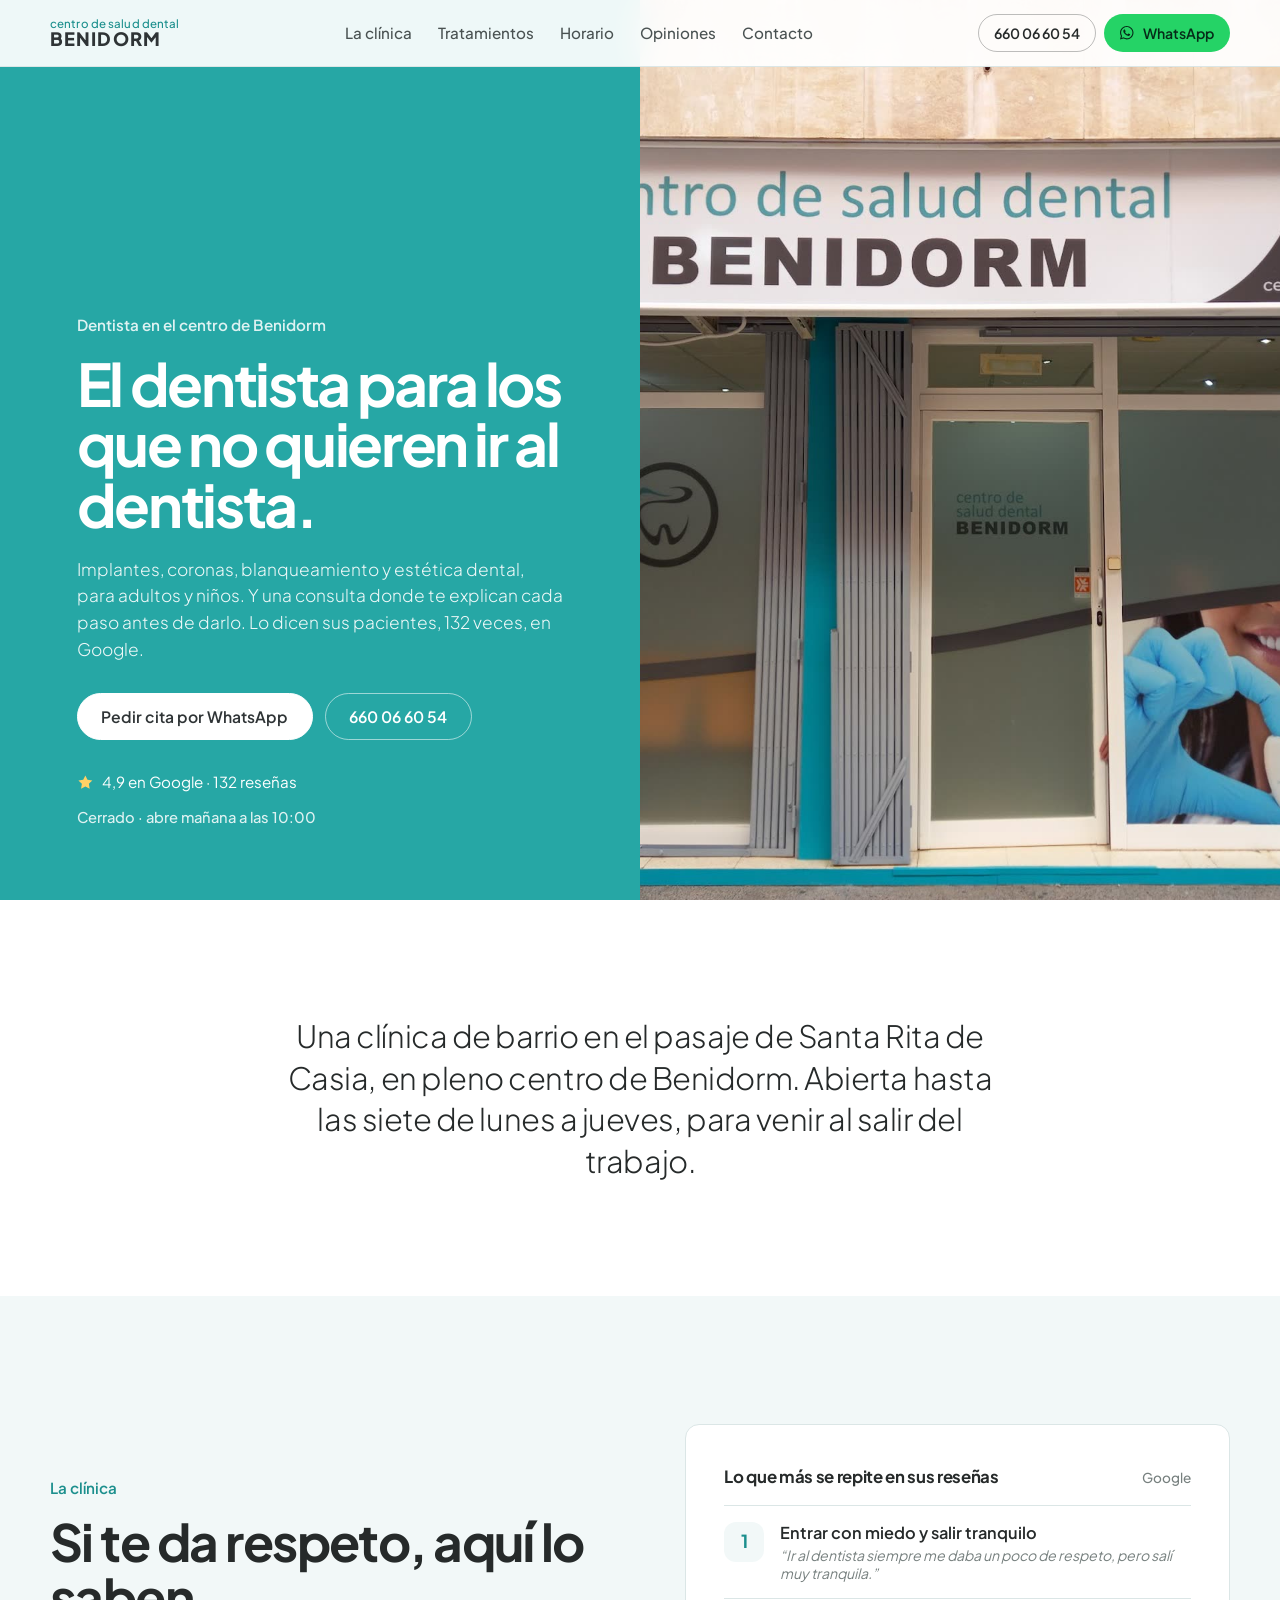
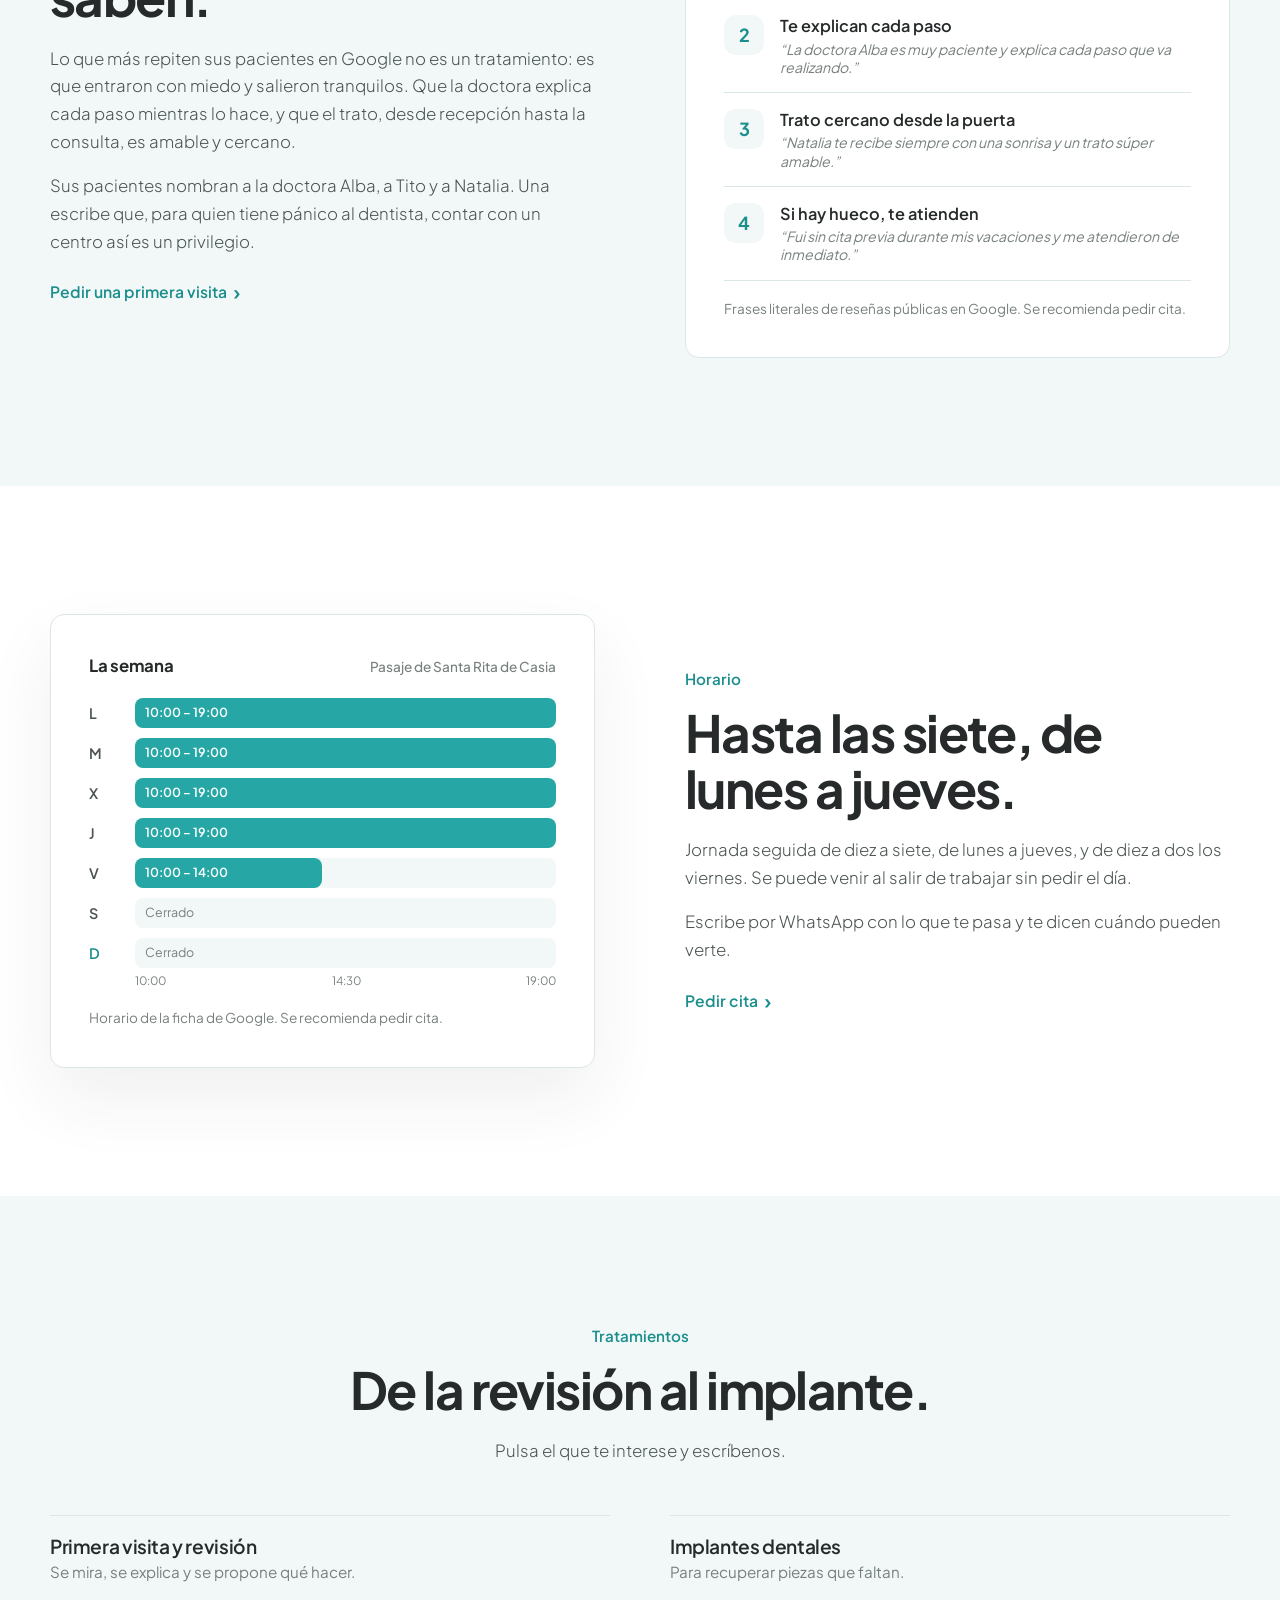
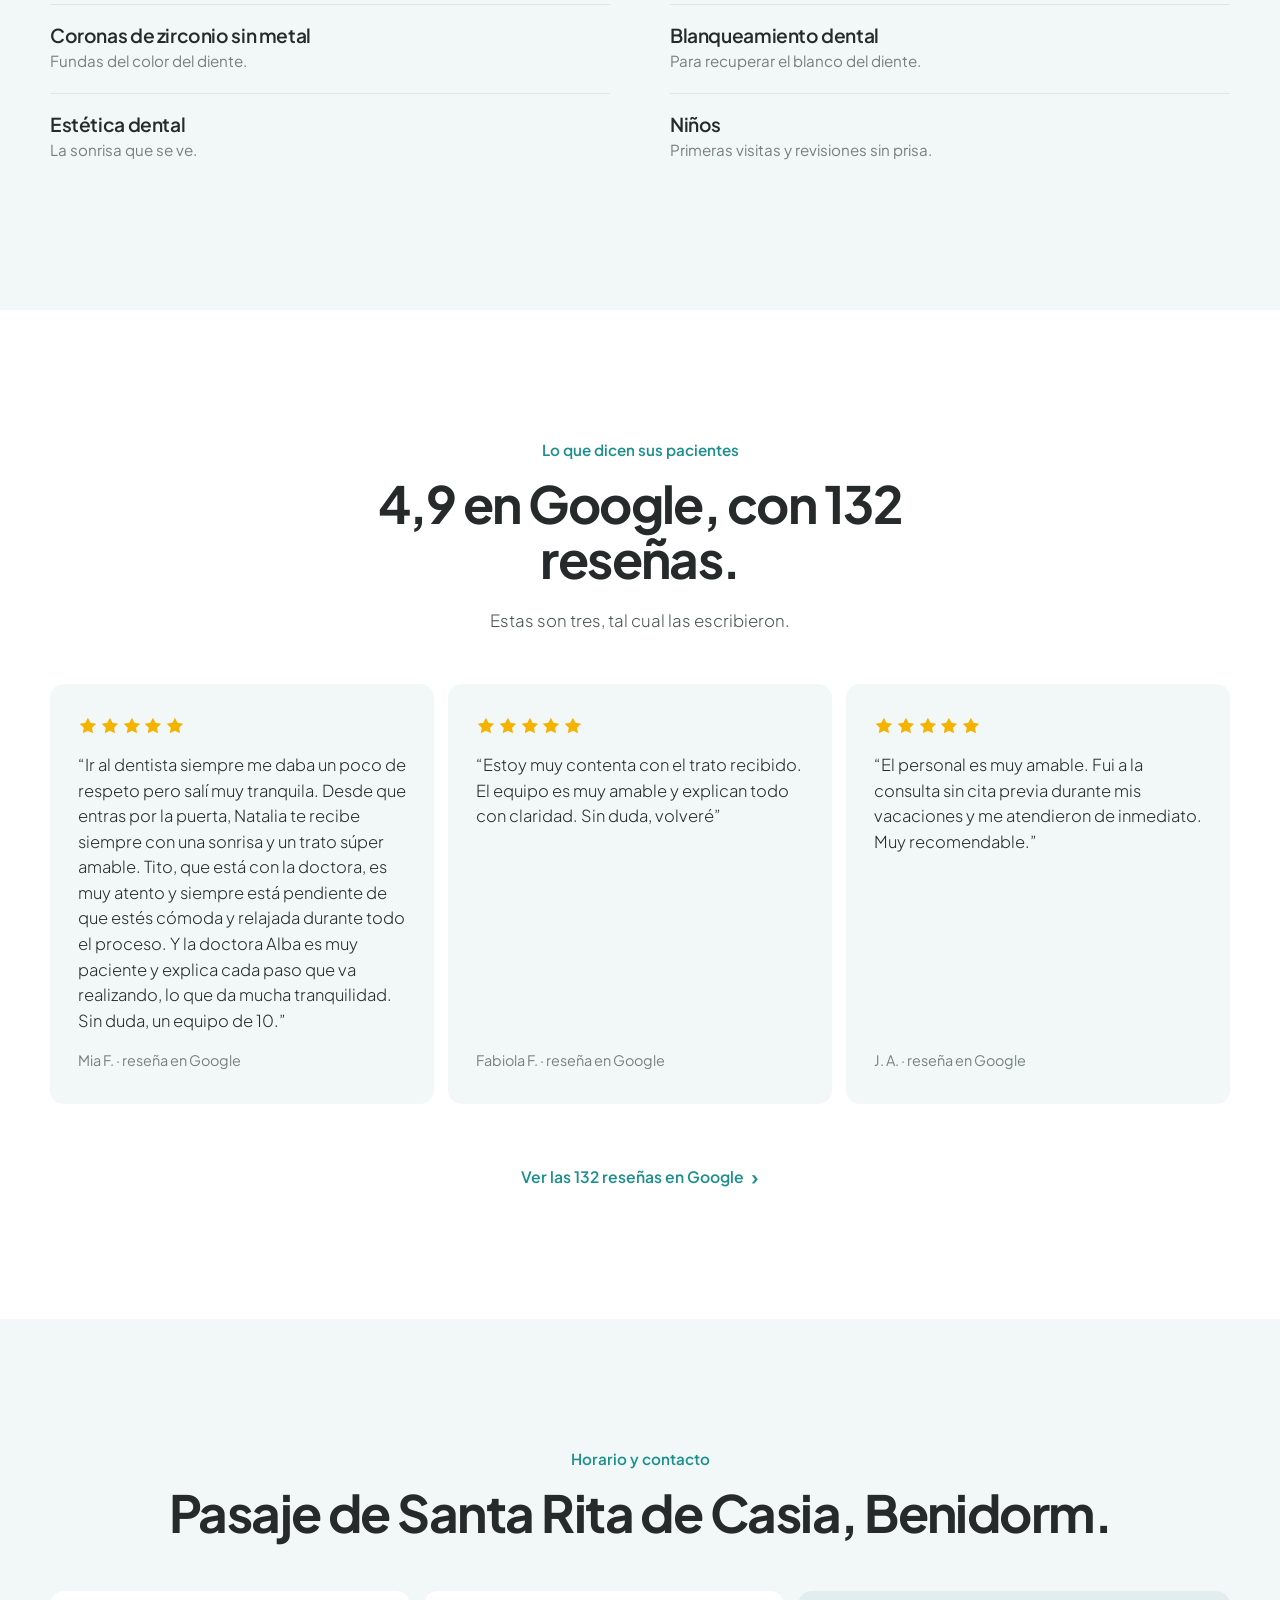
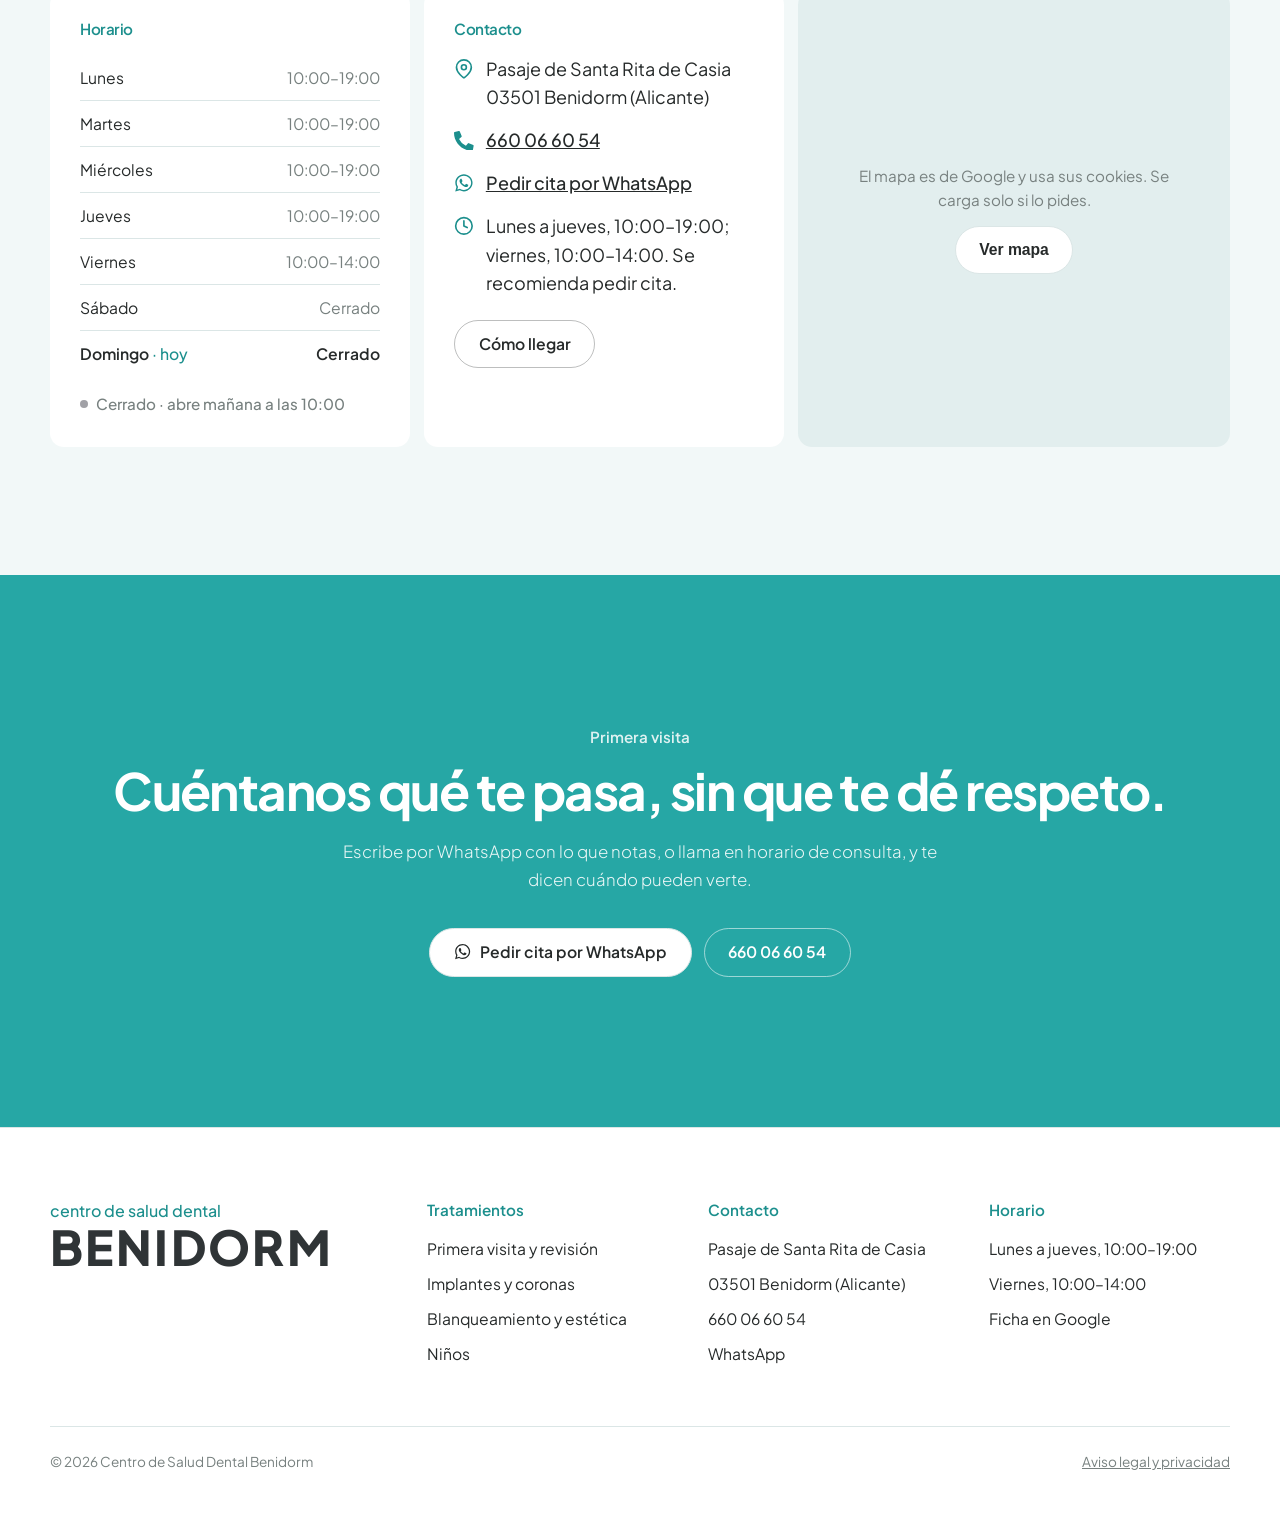
==== dental-benidorm/index.html @ 24c6b4ac "demos dental-benidorm y podologia-fontana" ====
<!DOCTYPE html>
<html lang="es">
<head>
<meta charset="utf-8">
<meta name="viewport" content="width=device-width, initial-scale=1">
<title>Centro de Salud Dental Benidorm · Dentista en Benidorm</title>
<meta name="description" content="Centro de Salud Dental Benidorm: implantes, coronas de zirconio, blanqueamiento y estética dental, para adultos y niños. Pasaje de Santa Rita de Casia. 4,9 en Google con 132 reseñas.">
<meta name="robots" content="noindex"> <!-- DEMO: quitar al publicar -->
<meta property="og:title" content="Centro de Salud Dental Benidorm · Dentista en Benidorm">
<meta property="og:description" content="El dentista para los que no quieren ir al dentista. 4,9 en Google con 132 reseñas.">
<meta name="theme-color" content="#26a7a5">
<link rel="icon" href="img/favicon.svg" type="image/svg+xml">
<link rel="stylesheet" href="fonts/fonts.css">
<script type="application/ld+json">
{
  "@context": "https://schema.org",
  "@type": "Dentist",
  "name": "Centro de Salud Dental Benidorm",
  "description": "Clínica dental en el centro de Benidorm: implantes, coronas de zirconio, blanqueamiento y estética dental, para adultos y niños.",
  "image": "img/fachada.jpg",
  "telephone": "+34660066054",
  "address": {"@type": "PostalAddress","streetAddress": "Pasaje de Santa Rita de Casia","addressLocality": "Benidorm","postalCode": "03501","addressRegion": "Alicante","addressCountry": "ES"},
  "openingHoursSpecification": [
    {"@type": "OpeningHoursSpecification","dayOfWeek": ["Monday","Tuesday","Wednesday","Thursday"],"opens": "10:00","closes": "19:00"},
    {"@type": "OpeningHoursSpecification","dayOfWeek": ["Friday"],"opens": "10:00","closes": "14:00"}
  ],
  "sameAs": ["https://www.google.com/maps/search/?api=1&query=Centro+de+Salud+Dental+Benidorm"]
}
</script>
<style>
/* ===== Dental: blanco, el verde agua de su rótulo y gris carbón. Portada en dos mitades (color + fachada). ===== */
:root{
  --bg:#ffffff; --bg2:#f2f8f8; --bg3:#e2eeee;
  --txt:#262a2a; --txt2:#4a5252; --muted:#77807f; --line:#dbe6e6;
  --agua:#26a7a5; --agua2:#1c8f8d; --carbon:#2f3436;
  --wa:#25d366; --wa-txt:#062b18;
  --r:14px;
  --ease:cubic-bezier(.23,1,.32,1);
}
*{box-sizing:border-box}
html{-webkit-text-size-adjust:100%;scroll-behavior:smooth}
body{margin:0;font:400 18px/1.6 'Jakarta',system-ui,-apple-system,"Segoe UI",Roboto,Helvetica,Arial,sans-serif;color:var(--txt);background:var(--bg);-webkit-font-smoothing:antialiased}
img{max-width:100%;height:auto;display:block}
a{color:inherit}
h1,h2,h3{margin:0;font-weight:700;letter-spacing:-.03em;line-height:1.05}
p{margin:0}
.contenedor{width:min(1180px,100% - 3rem);margin-inline:auto}
:focus-visible{outline:2px solid var(--agua);outline-offset:3px}
.icono{width:1.1em;height:1.1em;fill:none;stroke:currentColor;stroke-width:2;stroke-linecap:round;stroke-linejoin:round;flex:none}
.icono.relleno{fill:currentColor;stroke:none}

.sobre{font-size:.95rem;font-weight:600;color:var(--agua2)}
.titular{font-size:clamp(2rem,4vw,3.3rem);letter-spacing:-.03em;line-height:1.08;margin:14px 0 20px}
.cuerpo{font-size:clamp(1.05rem,1.3vw,1.2rem);line-height:1.65;color:var(--txt2);max-width:52ch;font-weight:300}
.cuerpo + .cuerpo{margin-top:1em}
.mas{display:inline-flex;align-items:center;gap:.4em;margin-top:24px;color:var(--agua2);font-weight:600;text-decoration:none;font-size:.98rem}
.mas::after{content:"›";font-size:1.35em;line-height:1;transition:transform .5s var(--ease)}
@media (hover:hover) and (pointer:fine){.mas:hover{text-decoration:underline}.mas:hover::after{transform:translateX(3px)}}

.btn{display:inline-flex;align-items:center;justify-content:center;gap:.6em;padding:.95em 1.5em;border-radius:999px;font-weight:600;font-size:.98rem;line-height:1;text-decoration:none;border:1px solid transparent;cursor:pointer;transition:transform .5s var(--ease),box-shadow .5s var(--ease),background .3s ease,border-color .3s ease}
.btn:active{transform:scale(.97)}
.btn-carbon{background:var(--carbon);color:#fff}
.btn-blanco{background:#fff;color:var(--txt);border-color:var(--line)}
.btn-wa{background:var(--wa);color:var(--wa-txt)}
.btn-linea{background:transparent;color:var(--txt);border-color:rgba(38,42,42,.3)}
.btn-linea.claro{color:#fff;border-color:rgba(255,255,255,.55)}
@media (hover:hover) and (pointer:fine){.btn:hover{transform:translateY(-2px)}.btn-carbon:hover{box-shadow:0 16px 36px rgba(47,52,54,.25)}.btn-wa:hover{box-shadow:0 16px 36px rgba(37,211,102,.25)}.btn-linea:hover{border-color:currentColor}}

/* Cabecera: la marca imita su rótulo (dos líneas) */
.top{position:fixed;inset:0 0 auto 0;z-index:60;height:66px;display:flex;align-items:center;background:rgba(255,255,255,.92);backdrop-filter:blur(16px);-webkit-backdrop-filter:blur(16px);box-shadow:0 1px 0 var(--line)}
.top .contenedor{display:flex;align-items:center;justify-content:space-between;gap:16px}
.marca{text-decoration:none;line-height:1;white-space:nowrap}
.marca small{display:block;font-size:.72rem;font-weight:500;color:var(--agua2);letter-spacing:.01em}
.marca b{display:block;font-size:1.15rem;font-weight:800;letter-spacing:.06em;color:var(--carbon)}
.nav{display:none;gap:26px}
.nav a{text-decoration:none;font-size:.95rem;font-weight:500;color:var(--txt2)}
@media (hover:hover){.nav a:hover{color:var(--agua2)}}
@media (min-width:960px){.nav{display:flex}}
.top-acciones{display:flex;gap:8px}
.top .btn{padding:.7em 1.05em;font-size:.88rem}
.top .btn-tel{display:none}
@media (min-width:600px){.top .btn-tel{display:inline-flex}}

/* Portada en dos mitades: color a la izquierda, fachada a la derecha, sin marco */
.hero{display:grid;min-height:100svh}
@media (min-width:900px){.hero{grid-template-columns:1fr 1fr}}
.hero .panel{background:var(--agua);color:#fff;display:flex;align-items:flex-end;padding:150px clamp(1.5rem,6vw,90px) 70px}
.hero .panel .sobre{color:rgba(255,255,255,.85)}
.hero h1{font-size:clamp(2.4rem,4.6vw,4rem);letter-spacing:-.04em;line-height:1.02;margin-top:16px;max-width:15ch}
.hero .sub{font-size:clamp(1.05rem,1.35vw,1.2rem);font-weight:300;color:rgba(255,255,255,.92);max-width:44ch;margin:22px 0 30px;line-height:1.55}
.hero .acciones{display:flex;flex-wrap:wrap;gap:12px}
.hero .btn-blanco{background:#fff;color:var(--carbon);border-color:#fff}
.hero .valoracion{display:inline-flex;align-items:center;gap:8px;margin-top:30px;color:#fff;font-size:.95rem;text-decoration:none}
.hero .valoracion .estrella{color:#ffd166}
.hero .estado{display:block;margin-top:8px;color:rgba(255,255,255,.85);font-size:.92rem}
.hero .estado:empty{display:none}
.hero .foto{position:relative;min-height:46vh;background:var(--bg3)}
.hero .foto img{position:absolute;inset:0;width:100%;height:100%;object-fit:cover;object-position:center 40%}
.hero .entra{opacity:0;transform:translateY(18px);animation:entra 1s var(--ease) forwards}
.hero .entra:nth-child(2){animation-delay:.1s}.hero .entra:nth-child(3){animation-delay:.2s}.hero .entra:nth-child(4){animation-delay:.3s}.hero .entra:nth-child(5){animation-delay:.4s}.hero .entra:nth-child(6){animation-delay:.5s}
@keyframes entra{to{opacity:1;transform:none}}

.introduccion{text-align:center;padding:clamp(70px,9vw,120px) 0}
.introduccion p{font-size:clamp(1.3rem,2.4vw,2rem);font-weight:300;line-height:1.35;letter-spacing:-.015em;max-width:34ch;margin:0 auto;color:var(--txt)}

.dual{padding:clamp(80px,10vw,140px) 0}
.dual .contenedor{display:grid;gap:44px;align-items:center}
@media (min-width:900px){.dual .contenedor{grid-template-columns:1fr 1fr;gap:90px}.dual.invertido .texto{order:2}}
.dual.gris{background:var(--bg2)}

/* Gráficos */
.grafico{border-radius:var(--r);background:#fff;border:1px solid var(--line);box-shadow:0 30px 70px rgba(38,42,42,.07);padding:clamp(26px,3vw,40px)}
.gris .grafico{box-shadow:none}
.grafico .cabecera{display:flex;justify-content:space-between;align-items:baseline;gap:12px;margin-bottom:6px}
.grafico .cabecera strong{font-size:1.05rem;letter-spacing:-.02em}
.grafico .cabecera span{font-size:.85rem;color:var(--muted);font-weight:500}
.grafico .nota{font-size:.85rem;color:var(--muted);line-height:1.45;margin-top:18px}
/* Semana: barras de horario */
.semana{display:grid;gap:10px;margin-top:18px}
.dia-fila{display:grid;grid-template-columns:34px 1fr;gap:12px;align-items:center;font-size:.9rem}
.dia-fila .d{font-weight:600;color:var(--txt2)}
.dia-fila .barra{position:relative;height:30px;background:var(--bg2);border-radius:8px}
.dia-fila .tramo{position:absolute;top:0;bottom:0;background:var(--agua);border-radius:8px;display:flex;align-items:center;padding:0 10px;color:#fff;font-size:.78rem;font-weight:600;white-space:nowrap;overflow:hidden}
.dia-fila.hoy .d{color:var(--agua2)}
.dia-fila.cerrado .barra::after{content:"Cerrado";position:absolute;left:10px;top:50%;transform:translateY(-50%);font-size:.78rem;color:var(--muted)}
.escala{display:flex;justify-content:space-between;padding-left:46px;font-size:.72rem;color:var(--muted);margin-top:4px}
/* Lo que se repite en las reseñas */
.repite{display:grid;margin-top:14px}
.repite .fila{display:grid;grid-template-columns:auto 1fr;gap:16px;align-items:start;padding:16px 0;border-top:1px solid var(--line)}
.repite .fila:last-child{border-bottom:1px solid var(--line)}
.repite .n{width:40px;height:40px;border-radius:12px;background:var(--bg2);color:var(--agua2);display:grid;place-items:center;font-weight:700}
.repite .t{font-weight:600;font-size:1.02rem;line-height:1.3}
.repite small{display:block;color:var(--muted);font-size:.88rem;margin-top:3px;font-weight:400;font-style:italic}

.lista{padding:clamp(80px,10vw,140px) 0}
.lista .cab{max-width:720px;margin:0 auto 50px;text-align:center}
.lista .cab .cuerpo{margin-inline:auto}
.columnas{display:grid;gap:0 60px}
@media (min-width:760px){.columnas{grid-template-columns:1fr 1fr}}
.item{display:block;padding:20px 0;border-top:1px solid var(--line);text-decoration:none}
.item h3{font-size:1.2rem;letter-spacing:-.02em;font-weight:600;margin-bottom:5px}
.item p{color:var(--muted);font-size:.95rem;line-height:1.5}
@media (hover:hover) and (pointer:fine){.item:hover h3{color:var(--agua2)}}

.opiniones{padding:clamp(80px,10vw,140px) 0;background:var(--bg2)}
.opiniones .cab{max-width:720px;margin:0 auto 50px;text-align:center}
.opiniones .cab .cuerpo{margin-inline:auto}
.quotes{display:grid;gap:14px}
@media (min-width:900px){.quotes{grid-template-columns:repeat(3,1fr)}}
.quote{background:#fff;border-radius:var(--r);padding:32px 28px;display:flex;flex-direction:column;gap:16px}
.quote .estrellas{color:#f5b301;display:flex;gap:2px}
.quote blockquote{margin:0;font-size:1.03rem;font-weight:300;line-height:1.55;flex:1}
.quote footer{color:var(--muted);font-size:.9rem}

.contacto{padding:clamp(80px,10vw,140px) 0}
.contacto .cab{text-align:center;margin-bottom:50px}
.info-grid{display:grid;gap:14px}
@media (min-width:960px){.info-grid{grid-template-columns:1fr 1fr 1.2fr}}
.tarj{background:var(--bg2);border-radius:var(--r);padding:30px}
.tarj h3{font-size:.95rem;font-weight:600;color:var(--agua2);margin-bottom:18px}
.tabla{width:100%;border-collapse:collapse}
.tabla td{padding:10px 0;border-top:1px solid var(--line);font-size:.98rem}
.tabla tr:first-child td{border-top:0}
.tabla td:last-child{text-align:right;color:var(--muted)}
.tabla tr.hoy td{font-weight:600;color:var(--txt)}
.tabla tr.hoy td:first-child::after{content:" · hoy";color:var(--agua2);font-weight:500}
.estado{display:inline-flex;align-items:center;gap:8px;color:var(--muted);font-weight:500;font-size:.95rem;margin-top:16px}
.estado:empty{display:none}
.estado::before{content:"";width:8px;height:8px;border-radius:50%;background:#a1a1a6}
.estado.abierto{color:#1c7c3e}.estado.abierto::before{background:#2ecc71}
.datos{list-style:none;padding:0;margin:0 0 22px;display:grid;gap:14px}
.datos li{display:flex;gap:12px;align-items:flex-start}
.datos .icono{color:var(--agua2);margin-top:.25em}
.datos a{font-weight:500}
.mapa{position:relative;border-radius:var(--r);overflow:hidden;background:var(--bg3);min-height:320px}
.mapa iframe{position:absolute;inset:0;width:100%;height:100%;border:0}
.mapa-aviso{position:absolute;inset:0;display:grid;place-content:center;text-align:center;padding:24px;gap:14px}
.mapa-aviso p{color:var(--muted);max-width:30ch;font-size:.95rem}
.mapa-aviso .btn{justify-self:center}

.cierre{text-align:center;background:var(--agua);color:#fff;padding:clamp(90px,12vw,150px) 0}
.cierre .sobre{color:rgba(255,255,255,.85)}
.cierre .cuerpo{color:rgba(255,255,255,.9);margin:0 auto 34px}
.cierre .acciones{display:flex;flex-wrap:wrap;justify-content:center;gap:12px}
.pie{border-top:1px solid var(--line);padding:70px 0 120px}
@media (min-width:960px){.pie{padding-bottom:60px}}
.pie-grid{display:grid;gap:40px}
@media (min-width:900px){.pie-grid{grid-template-columns:1.4fr 1fr 1fr 1fr}}
.pie .marca-grande small{display:block;font-size:1rem;color:var(--agua2);font-weight:500}
.pie .marca-grande b{display:block;font-size:clamp(1.8rem,4vw,3rem);font-weight:800;letter-spacing:.05em;line-height:1;color:var(--carbon)}
.pie h4{margin:0 0 14px;font-size:.95rem;font-weight:600;color:var(--agua2)}
.pie ul{list-style:none;padding:0;margin:0;display:grid;gap:10px;font-size:.98rem}
.pie ul a{text-decoration:none}
@media (hover:hover){.pie ul a:hover{color:var(--agua2)}}
.pie-bajo{display:flex;flex-wrap:wrap;justify-content:space-between;gap:10px;margin-top:60px;padding-top:24px;border-top:1px solid var(--line);color:var(--muted);font-size:.85rem}
.pie-bajo a{color:inherit}

.barra-movil{position:fixed;left:0;right:0;bottom:0;z-index:60;display:grid;grid-template-columns:1fr 1fr;gap:10px;padding:10px 12px calc(10px + env(safe-area-inset-bottom));background:rgba(255,255,255,.94);backdrop-filter:blur(14px);-webkit-backdrop-filter:blur(14px);border-top:1px solid var(--line)}
@media (min-width:960px){.barra-movil{display:none}}
@media (max-width:959px){.hero .acciones{display:none}}
@media (prefers-reduced-motion:reduce){html{scroll-behavior:auto}.hero .entra{opacity:1;transform:none;animation:none}}
</style>
</head>
<body>

<svg width="0" height="0" style="position:absolute" aria-hidden="true">
  <symbol id="i-wa" viewBox="0 0 448 512"><path d="M380.9 97.1C339 55.1 283.2 32 223.9 32c-122.4 0-222 99.6-222 222 0 39.1 10.2 77.3 29.6 111L0 480l117.7-30.9c32.4 17.7 68.9 27 106.1 27h.1c122.3 0 224.1-99.6 224.1-222 0-59.3-25.2-115-67.1-157zm-157 341.6c-33.2 0-65.7-8.9-94-25.7l-6.7-4-69.8 18.3L72 359.2l-4.4-7c-18.5-29.4-28.2-63.3-28.2-98.2 0-101.7 82.8-184.5 184.6-184.5 49.3 0 95.6 19.2 130.4 54.1 34.8 34.9 56.2 81.2 56.1 130.5 0 101.8-84.9 184.6-186.6 184.6zm101.2-138.2c-5.5-2.8-32.8-16.2-37.9-18-5.1-1.9-8.8-2.8-12.5 2.8-3.7 5.6-14.3 18-17.6 21.8-3.2 3.7-6.5 4.2-12 1.4-32.6-16.3-54-29.1-75.5-66-5.7-9.8 5.7-9.1 16.3-30.3 1.8-3.7.9-6.9-.5-9.7-1.4-2.8-12.5-30.1-17.1-41.2-4.5-10.8-9.1-9.3-12.5-9.5-3.2-.2-6.9-.2-10.6-.2-3.7 0-9.7 1.4-14.8 6.9-5.1 5.6-19.4 19-19.4 46.3 0 27.3 19.9 53.7 22.6 57.4 2.8 3.7 39.1 59.7 94.8 83.8 35.2 15.2 49 16.5 66.6 13.9 10.7-1.6 32.8-13.4 37.4-26.4 4.6-13 4.6-24.1 3.2-26.4-1.3-2.5-5-3.9-10.5-6.6z"/></symbol>
  <symbol id="i-tel" viewBox="0 0 512 512"><path d="M497.39 361.8l-112-48a24 24 0 0 0-28 6.9l-49.6 60.6A370.66 370.66 0 0 1 130.6 204.11l60.6-49.6a23.94 23.94 0 0 0 6.9-28l-48-112A24.16 24.16 0 0 0 122.6.61l-104 24A24 24 0 0 0 0 48c0 256.5 207.9 464 464 464a24 24 0 0 0 23.4-18.6l24-104a24.29 24.29 0 0 0-14.01-27.6z"/></symbol>
  <symbol id="i-estrella" viewBox="0 0 24 24"><path d="M12 2l3.09 6.26L22 9.27l-5 4.87 1.18 6.88L12 17.77l-6.18 3.25L7 14.14 2 9.27l6.91-1.01L12 2z"/></symbol>
  <symbol id="i-pin" viewBox="0 0 24 24"><path d="M21 10c0 7-9 13-9 13s-9-6-9-13a9 9 0 0 1 18 0z"/><circle cx="12" cy="10" r="3"/></symbol>
  <symbol id="i-reloj" viewBox="0 0 24 24"><circle cx="12" cy="12" r="10"/><polyline points="12 6 12 12 16 14"/></symbol>
</svg>

<header class="top">
  <div class="contenedor">
    <a class="marca" href="#inicio"><small>centro de salud dental</small><b>BENIDORM</b></a>
    <nav class="nav" aria-label="Secciones">
      <a href="#quienes">La clínica</a>
      <a href="#tratamientos">Tratamientos</a>
      <a href="#horario">Horario</a>
      <a href="#opiniones">Opiniones</a>
      <a href="#contacto">Contacto</a>
    </nav>
    <div class="top-acciones">
      <a class="btn btn-linea btn-tel" href="tel:+34660066054">660 06 60 54</a>
      <a class="btn btn-wa" href="https://wa.me/34660066054?text=Hola%2C%20quiero%20pedir%20cita" target="_blank" rel="noopener"><svg class="icono relleno"><use href="#i-wa"/></svg> WhatsApp</a>
    </div>
  </div>
</header>

<main>

<!-- Portada: dos mitades -->
<section class="hero" id="inicio">
  <div class="panel">
    <div>
      <div class="sobre entra">Dentista en el centro de Benidorm</div>
      <h1 class="entra">El dentista para los que no quieren ir al dentista.</h1>
      <p class="sub entra">Implantes, coronas, blanqueamiento y estética dental, para adultos y niños. Y una consulta donde te explican cada paso antes de darlo. Lo dicen sus pacientes, 132 veces, en Google.</p>
      <div class="acciones entra">
        <a class="btn btn-blanco" href="https://wa.me/34660066054?text=Hola%2C%20quiero%20pedir%20cita" target="_blank" rel="noopener">Pedir cita por WhatsApp</a>
        <a class="btn btn-linea claro" href="tel:+34660066054">660 06 60 54</a>
      </div>
      <a class="valoracion entra" href="https://www.google.com/maps/search/?api=1&query=Centro+de+Salud+Dental+Benidorm" target="_blank" rel="noopener"><svg class="icono relleno estrella"><use href="#i-estrella"/></svg> 4,9 en Google · 132 reseñas</a>
      <span class="estado entra" data-estado aria-live="polite"></span>
    </div>
  </div>
  <div class="foto"><img src="img/fachada.jpg" alt="Fachada del Centro de Salud Dental Benidorm, en el pasaje de Santa Rita de Casia" width="1800" height="1273" fetchpriority="high"></div>
</section>

<!-- Introducción -->
<section class="introduccion">
  <div class="contenedor">
    <p>Una clínica de barrio en el pasaje de Santa Rita de Casia, en pleno centro de Benidorm. Abierta hasta las siete de lunes a jueves, para venir al salir del trabajo.</p>
  </div>
</section>

<!-- Bloque 1: el trato (gráfico "lo que se repite") -->
<section class="dual gris" id="quienes">
  <div class="contenedor">
    <div class="texto">
      <div class="sobre">La clínica</div>
      <h2 class="titular">Si te da respeto, aquí lo saben.</h2>
      <p class="cuerpo">Lo que más repiten sus pacientes en Google no es un tratamiento: es que entraron con miedo y salieron tranquilos. Que la doctora explica cada paso mientras lo hace, y que el trato, desde recepción hasta la consulta, es amable y cercano.</p>
      <p class="cuerpo">Sus pacientes nombran a la doctora Alba, a Tito y a Natalia. Una escribe que, para quien tiene pánico al dentista, contar con un centro así es un privilegio.</p>
      <a class="mas" href="https://wa.me/34660066054?text=Hola%2C%20quiero%20pedir%20cita%20para%20una%20primera%20visita" target="_blank" rel="noopener">Pedir una primera visita</a>
    </div>
    <div class="imagen">
      <div class="grafico" aria-label="Lo que más se repite en las reseñas">
        <div class="cabecera"><strong>Lo que más se repite en sus reseñas</strong><span>Google</span></div>
        <div class="repite">
          <div class="fila"><div class="n">1</div><div class="t">Entrar con miedo y salir tranquilo<small>“Ir al dentista siempre me daba un poco de respeto, pero salí muy tranquila.”</small></div></div>
          <div class="fila"><div class="n">2</div><div class="t">Te explican cada paso<small>“La doctora Alba es muy paciente y explica cada paso que va realizando.”</small></div></div>
          <div class="fila"><div class="n">3</div><div class="t">Trato cercano desde la puerta<small>“Natalia te recibe siempre con una sonrisa y un trato súper amable.”</small></div></div>
          <div class="fila"><div class="n">4</div><div class="t">Si hay hueco, te atienden<small>“Fui sin cita previa durante mis vacaciones y me atendieron de inmediato.”</small></div></div>
        </div>
        <p class="nota">Frases literales de reseñas públicas en Google. Se recomienda pedir cita.</p>
      </div>
    </div>
  </div>
</section>

<!-- Bloque 2: horario (gráfico semana) -->
<section class="dual invertido" id="horario">
  <div class="contenedor">
    <div class="texto">
      <div class="sobre">Horario</div>
      <h2 class="titular">Hasta las siete, de lunes a jueves.</h2>
      <p class="cuerpo">Jornada seguida de diez a siete, de lunes a jueves, y de diez a dos los viernes. Se puede venir al salir de trabajar sin pedir el día.</p>
      <p class="cuerpo">Escribe por WhatsApp con lo que te pasa y te dicen cuándo pueden verte.</p>
      <a class="mas" href="https://wa.me/34660066054?text=Hola%2C%20quiero%20pedir%20cita" target="_blank" rel="noopener">Pedir cita</a>
    </div>
    <div class="imagen">
      <div class="grafico" aria-label="Horario semanal">
        <div class="cabecera"><strong>La semana</strong><span>Pasaje de Santa Rita de Casia</span></div>
        <div class="semana" id="semana">
          <div class="dia-fila" data-dia="1"><span class="d">L</span><div class="barra"><span class="tramo" style="left:0%;width:100%">10:00 – 19:00</span></div></div>
          <div class="dia-fila" data-dia="2"><span class="d">M</span><div class="barra"><span class="tramo" style="left:0%;width:100%">10:00 – 19:00</span></div></div>
          <div class="dia-fila" data-dia="3"><span class="d">X</span><div class="barra"><span class="tramo" style="left:0%;width:100%">10:00 – 19:00</span></div></div>
          <div class="dia-fila" data-dia="4"><span class="d">J</span><div class="barra"><span class="tramo" style="left:0%;width:100%">10:00 – 19:00</span></div></div>
          <div class="dia-fila" data-dia="5"><span class="d">V</span><div class="barra"><span class="tramo" style="left:0%;width:44.5%">10:00 – 14:00</span></div></div>
          <div class="dia-fila cerrado" data-dia="6"><span class="d">S</span><div class="barra"></div></div>
          <div class="dia-fila cerrado" data-dia="7"><span class="d">D</span><div class="barra"></div></div>
        </div>
        <div class="escala"><span>10:00</span><span>14:30</span><span>19:00</span></div>
        <p class="nota">Horario de la ficha de Google. Se recomienda pedir cita.</p>
      </div>
    </div>
  </div>
</section>

<!-- Tratamientos -->
<section class="lista gris" id="tratamientos" style="background:var(--bg2)">
  <div class="contenedor">
    <div class="cab">
      <div class="sobre">Tratamientos</div>
      <h2 class="titular">De la revisión al implante.</h2>
      <p class="cuerpo">Pulsa el que te interese y escríbenos.</p>
    </div>
    <div class="columnas">
      <a class="item" href="https://wa.me/34660066054?text=Hola%2C%20quiero%20pedir%20cita%20para%20una%20revisi%C3%B3n" target="_blank" rel="noopener"><h3>Primera visita y revisión</h3><p>Se mira, se explica y se propone qué hacer.</p></a>
      <a class="item" href="https://wa.me/34660066054?text=Hola%2C%20quiero%20informaci%C3%B3n%20sobre%20implantes" target="_blank" rel="noopener"><h3>Implantes dentales</h3><p>Para recuperar piezas que faltan.</p></a>
      <a class="item" href="https://wa.me/34660066054?text=Hola%2C%20quiero%20informaci%C3%B3n%20sobre%20coronas" target="_blank" rel="noopener"><h3>Coronas de zirconio sin metal</h3><p>Fundas del color del diente.</p></a>
      <a class="item" href="https://wa.me/34660066054?text=Hola%2C%20quiero%20informaci%C3%B3n%20sobre%20blanqueamiento" target="_blank" rel="noopener"><h3>Blanqueamiento dental</h3><p>Para recuperar el blanco del diente.</p></a>
      <a class="item" href="https://wa.me/34660066054?text=Hola%2C%20quiero%20informaci%C3%B3n%20sobre%20est%C3%A9tica%20dental" target="_blank" rel="noopener"><h3>Estética dental</h3><p>La sonrisa que se ve.</p></a>
      <a class="item" href="https://wa.me/34660066054?text=Hola%2C%20quiero%20pedir%20cita%20para%20mi%20hijo" target="_blank" rel="noopener"><h3>Niños</h3><p>Primeras visitas y revisiones sin prisa.</p></a>
    </div>
  </div>
</section>

<!-- Opiniones -->
<section class="opiniones" id="opiniones" style="background:#fff">
  <div class="contenedor">
    <div class="cab">
      <div class="sobre">Lo que dicen sus pacientes</div>
      <h2 class="titular">4,9 en Google, con 132 reseñas.</h2>
      <p class="cuerpo">Estas son tres, tal cual las escribieron.</p>
    </div>
    <div class="quotes">
      <article class="quote" style="background:var(--bg2)"><div class="estrellas" aria-label="5 estrellas"><svg class="icono relleno"><use href="#i-estrella"/></svg><svg class="icono relleno"><use href="#i-estrella"/></svg><svg class="icono relleno"><use href="#i-estrella"/></svg><svg class="icono relleno"><use href="#i-estrella"/></svg><svg class="icono relleno"><use href="#i-estrella"/></svg></div><blockquote>“Ir al dentista siempre me daba un poco de respeto pero salí muy tranquila. Desde que entras por la puerta, Natalia te recibe siempre con una sonrisa y un trato súper amable. Tito, que está con la doctora, es muy atento y siempre está pendiente de que estés cómoda y relajada durante todo el proceso. Y la doctora Alba es muy paciente y explica cada paso que va realizando, lo que da mucha tranquilidad. Sin duda, un equipo de 10.”</blockquote><footer>Mia F. · reseña en Google</footer></article>
      <article class="quote" style="background:var(--bg2)"><div class="estrellas" aria-label="5 estrellas"><svg class="icono relleno"><use href="#i-estrella"/></svg><svg class="icono relleno"><use href="#i-estrella"/></svg><svg class="icono relleno"><use href="#i-estrella"/></svg><svg class="icono relleno"><use href="#i-estrella"/></svg><svg class="icono relleno"><use href="#i-estrella"/></svg></div><blockquote>“Estoy muy contenta con el trato recibido. El equipo es muy amable y explican todo con claridad. Sin duda, volveré”</blockquote><footer>Fabiola F. · reseña en Google</footer></article>
      <article class="quote" style="background:var(--bg2)"><div class="estrellas" aria-label="5 estrellas"><svg class="icono relleno"><use href="#i-estrella"/></svg><svg class="icono relleno"><use href="#i-estrella"/></svg><svg class="icono relleno"><use href="#i-estrella"/></svg><svg class="icono relleno"><use href="#i-estrella"/></svg><svg class="icono relleno"><use href="#i-estrella"/></svg></div><blockquote>“El personal es muy amable. Fui a la consulta sin cita previa durante mis vacaciones y me atendieron de inmediato. Muy recomendable.”</blockquote><footer>J. A. · reseña en Google</footer></article>
    </div>
    <div style="text-align:center;margin-top:36px"><a class="mas" href="https://www.google.com/maps/search/?api=1&query=Centro+de+Salud+Dental+Benidorm" target="_blank" rel="noopener">Ver las 132 reseñas en Google</a></div>
  </div>
</section>

<!-- Contacto -->
<section class="contacto" id="contacto" style="background:var(--bg2)">
  <div class="contenedor">
    <div class="cab">
      <div class="sobre">Horario y contacto</div>
      <h2 class="titular">Pasaje de Santa Rita de Casia, Benidorm.</h2>
    </div>
    <div class="info-grid">
      <div class="tarj" style="background:#fff">
        <h3>Horario</h3>
        <table class="tabla" id="tabla-horario">
          <tr data-dia="1" data-tramos="10:00-19:00"><td>Lunes</td><td>10:00–19:00</td></tr>
          <tr data-dia="2" data-tramos="10:00-19:00"><td>Martes</td><td>10:00–19:00</td></tr>
          <tr data-dia="3" data-tramos="10:00-19:00"><td>Miércoles</td><td>10:00–19:00</td></tr>
          <tr data-dia="4" data-tramos="10:00-19:00"><td>Jueves</td><td>10:00–19:00</td></tr>
          <tr data-dia="5" data-tramos="10:00-14:00"><td>Viernes</td><td>10:00–14:00</td></tr>
          <tr data-dia="6" data-tramos=""><td>Sábado</td><td>Cerrado</td></tr>
          <tr data-dia="7" data-tramos=""><td>Domingo</td><td>Cerrado</td></tr>
        </table>
        <span class="estado" data-estado aria-live="polite"></span>
      </div>
      <div class="tarj" style="background:#fff">
        <h3>Contacto</h3>
        <ul class="datos">
          <li><svg class="icono"><use href="#i-pin"/></svg><span>Pasaje de Santa Rita de Casia<br>03501 Benidorm (Alicante)</span></li>
          <li><svg class="icono relleno"><use href="#i-tel"/></svg><a href="tel:+34660066054">660 06 60 54</a></li>
          <li><svg class="icono relleno"><use href="#i-wa"/></svg><a href="https://wa.me/34660066054?text=Hola%2C%20quiero%20pedir%20cita" target="_blank" rel="noopener">Pedir cita por WhatsApp</a></li>
          <li><svg class="icono"><use href="#i-reloj"/></svg><span>Lunes a jueves, 10:00–19:00; viernes, 10:00–14:00. Se recomienda pedir cita.</span></li>
        </ul>
        <a class="btn btn-linea" href="https://www.google.com/maps/dir/?api=1&destination=Centro+de+Salud+Dental+Benidorm%2C+Pasaje+de+Santa+Rita+de+Casia%2C+Benidorm" target="_blank" rel="noopener">Cómo llegar</a>
      </div>
      <div class="mapa" id="mapa" data-src="https://maps.google.com/maps?q=Centro+de+Salud+Dental+Benidorm%2C+Pasaje+de+Santa+Rita+de+Casia%2C+Benidorm&z=17&output=embed">
        <div class="mapa-aviso">
          <p>El mapa es de Google y usa sus cookies. Se carga solo si lo pides.</p>
          <button class="btn btn-blanco" type="button" id="cargar-mapa">Ver mapa</button>
        </div>
      </div>
    </div>
  </div>
</section>

<!-- Cierre -->
<section class="cierre">
  <div class="contenedor">
    <div class="sobre">Primera visita</div>
    <h2 class="titular">Cuéntanos qué te pasa, sin que te dé respeto.</h2>
    <p class="cuerpo">Escribe por WhatsApp con lo que notas, o llama en horario de consulta, y te dicen cuándo pueden verte.</p>
    <div class="acciones">
      <a class="btn btn-blanco" href="https://wa.me/34660066054?text=Hola%2C%20quiero%20pedir%20cita" target="_blank" rel="noopener"><svg class="icono relleno"><use href="#i-wa"/></svg> Pedir cita por WhatsApp</a>
      <a class="btn btn-linea claro" href="tel:+34660066054">660 06 60 54</a>
    </div>
  </div>
</section>

</main>

<footer class="pie">
  <div class="contenedor">
    <div class="pie-grid">
      <div><div class="marca-grande"><small>centro de salud dental</small><b>BENIDORM</b></div></div>
      <div><h4>Tratamientos</h4><ul><li><a href="#tratamientos">Primera visita y revisión</a></li><li><a href="#tratamientos">Implantes y coronas</a></li><li><a href="#tratamientos">Blanqueamiento y estética</a></li><li><a href="#tratamientos">Niños</a></li></ul></div>
      <div><h4>Contacto</h4><ul><li>Pasaje de Santa Rita de Casia</li><li>03501 Benidorm (Alicante)</li><li><a href="tel:+34660066054">660 06 60 54</a></li><li><a href="https://wa.me/34660066054" target="_blank" rel="noopener">WhatsApp</a></li></ul></div>
      <div><h4>Horario</h4><ul><li>Lunes a jueves, 10:00–19:00</li><li>Viernes, 10:00–14:00</li><li><a href="https://www.google.com/maps/search/?api=1&query=Centro+de+Salud+Dental+Benidorm" target="_blank" rel="noopener">Ficha en Google</a></li></ul></div>
    </div>
    <div class="pie-bajo">
      <span>© <span id="anio">2026</span> Centro de Salud Dental Benidorm</span>
      <span><a href="aviso-legal.html">Aviso legal y privacidad</a></span>
    </div>
  </div>
</footer>

<div class="barra-movil" aria-label="Contacto rápido">
  <a class="btn btn-linea" href="tel:+34660066054"><svg class="icono relleno"><use href="#i-tel"/></svg> Llamar</a>
  <a class="btn btn-wa" href="https://wa.me/34660066054?text=Hola%2C%20quiero%20pedir%20cita" target="_blank" rel="noopener"><svg class="icono relleno"><use href="#i-wa"/></svg> WhatsApp</a>
</div>

<script>
(function(){
  var q=function(s,c){return (c||document).querySelector(s);};
  var qa=function(s,c){return Array.prototype.slice.call((c||document).querySelectorAll(s));};
  var anio=q('#anio'); if(anio) anio.textContent=new Date().getFullYear();
  var top=q('.top');
  function cab(){ if(top) top.classList.toggle('solida', window.scrollY>40); }
  cab(); window.addEventListener('scroll',cab,{passive:true});
  var DIAS=['lunes','martes','miércoles','jueves','viernes','sábado','domingo'];
  var SEM={Mon:1,Tue:2,Wed:3,Thu:4,Fri:5,Sat:6,Sun:7};
  var filas=qa('#tabla-horario tr[data-dia]'), horario={};
  filas.forEach(function(tr){
    horario[+tr.getAttribute('data-dia')]=(tr.getAttribute('data-tramos')||'').split(',').filter(Boolean).map(function(t){
      return t.split('-').map(function(h){var p=h.split(':');return (+p[0])*60+(+p[1]||0);});
    });
  });
  var partes={};
  try{ new Intl.DateTimeFormat('en-GB',{timeZone:'Europe/Madrid',weekday:'short',hour:'2-digit',minute:'2-digit',hourCycle:'h23'}).formatToParts(new Date()).forEach(function(p){partes[p.type]=p.value;}); }catch(e){}
  var dia=SEM[partes.weekday], ahora=(+partes.hour)*60+(+partes.minute);
  if(dia && !isNaN(ahora)){
    filas.forEach(function(tr){ if(+tr.getAttribute('data-dia')===dia) tr.classList.add('hoy'); });
    qa('#semana .dia-fila').forEach(function(f){ if(+f.getAttribute('data-dia')===dia) f.classList.add('hoy'); });
    var hh=function(m){return Math.floor(m/60)+':'+('0'+(m%60)).slice(-2);};
    var txt='', abierto=false, hoy=horario[dia]||[];
    for(var i=0;i<hoy.length;i++){
      if(ahora>=hoy[i][0] && ahora<hoy[i][1]){abierto=true;txt='Abierto ahora · cierra a las '+hh(hoy[i][1]);break;}
      if(ahora<hoy[i][0]){txt='Cerrado · abre a las '+hh(hoy[i][0]);break;}
    }
    if(!txt){ for(var d=1;d<=7;d++){ var n=((dia-1+d)%7)+1, tramos=horario[n]||[]; if(tramos.length){txt='Cerrado · abre '+(d===1?'mañana':'el '+DIAS[n-1])+' a las '+hh(tramos[0][0]);break;} } }
    if(txt){ qa('[data-estado]').forEach(function(el){el.textContent=txt;el.classList.add(abierto?'abierto':'cerrado');}); }
  }
  var btn=q('#cargar-mapa');
  if(btn){ btn.addEventListener('click',function(){
    var cont=q('#mapa'), f=document.createElement('iframe');
    f.src=cont.getAttribute('data-src'); f.title='Mapa de Google con la ubicación'; f.loading='lazy';
    f.setAttribute('allowfullscreen',''); f.setAttribute('referrerpolicy','no-referrer-when-downgrade');
    cont.innerHTML=''; cont.appendChild(f);
  }); }
})();
</script>
</body>
</html>
---- dental-benidorm/fonts/fonts.css ----
@font-face{font-family:'Jakarta';font-style:normal;font-weight:200 800;font-display:swap;src:url('jakarta-800.woff2') format('woff2')}
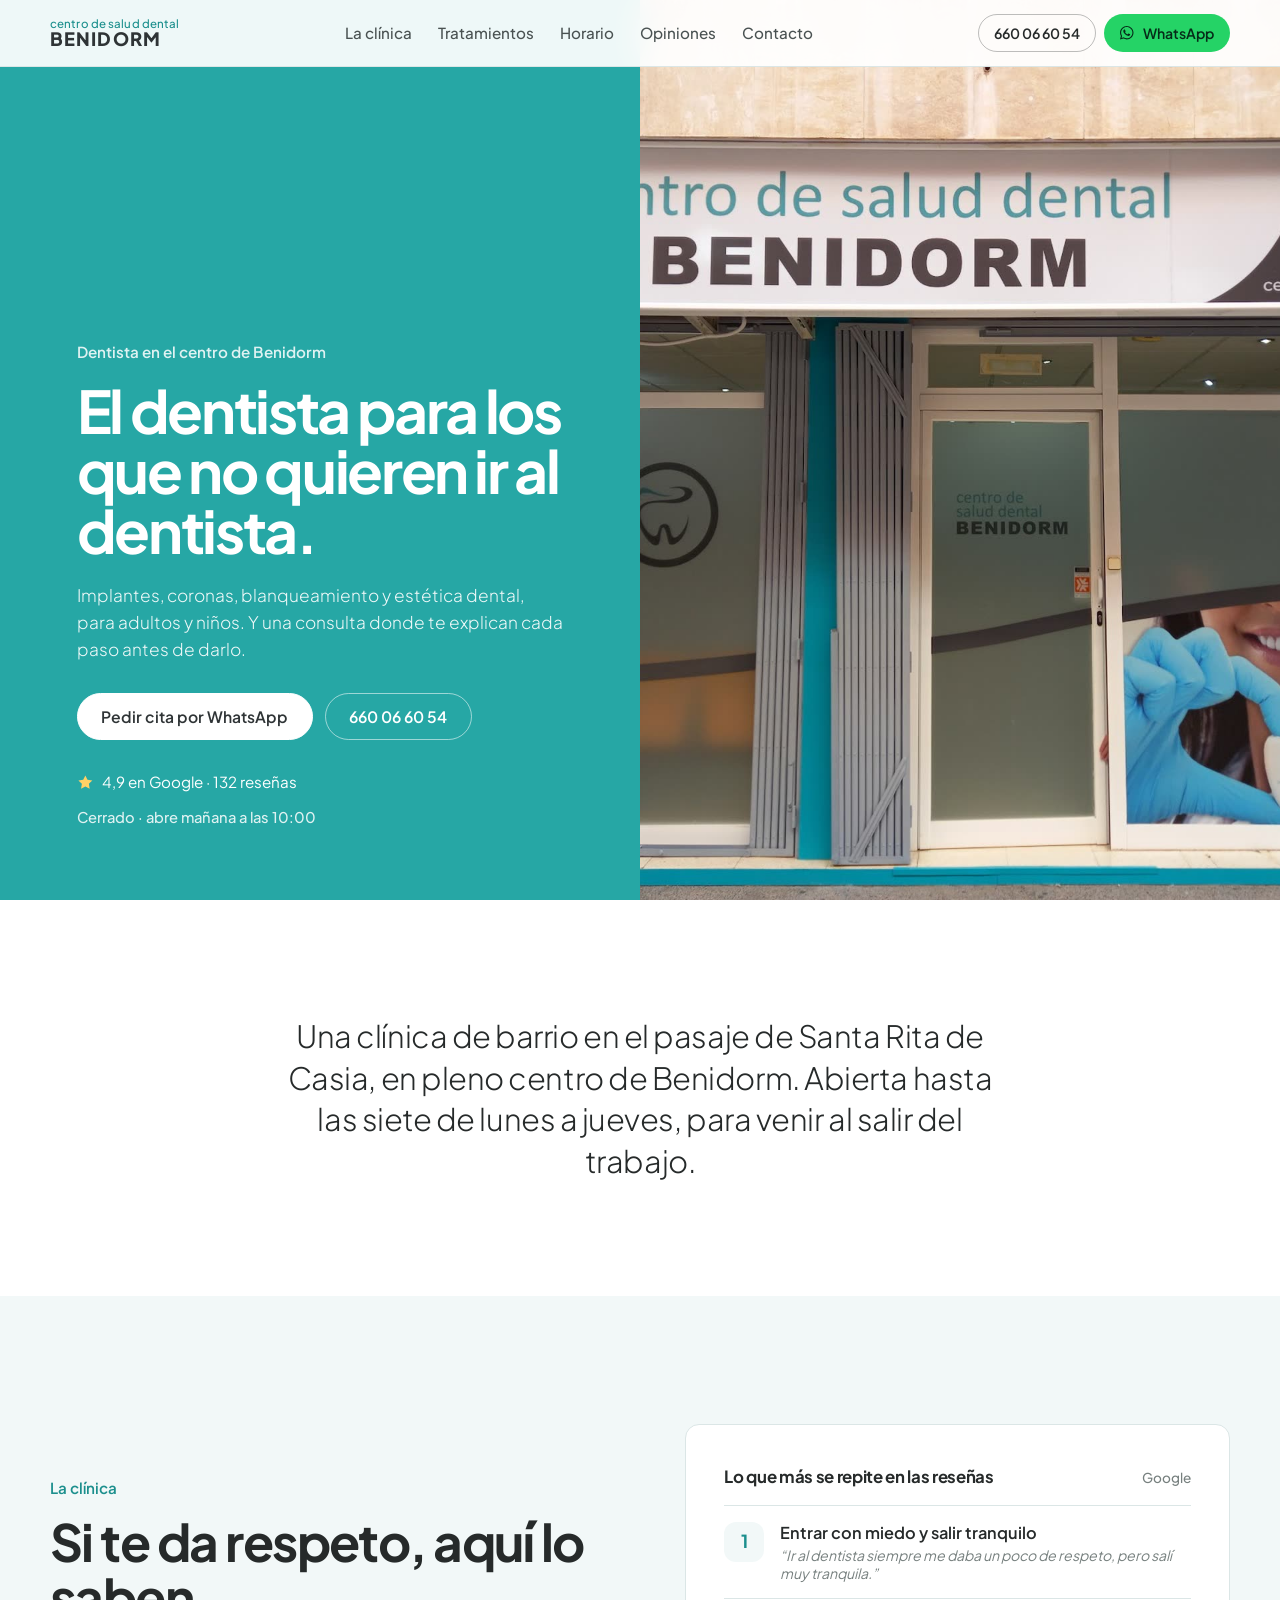
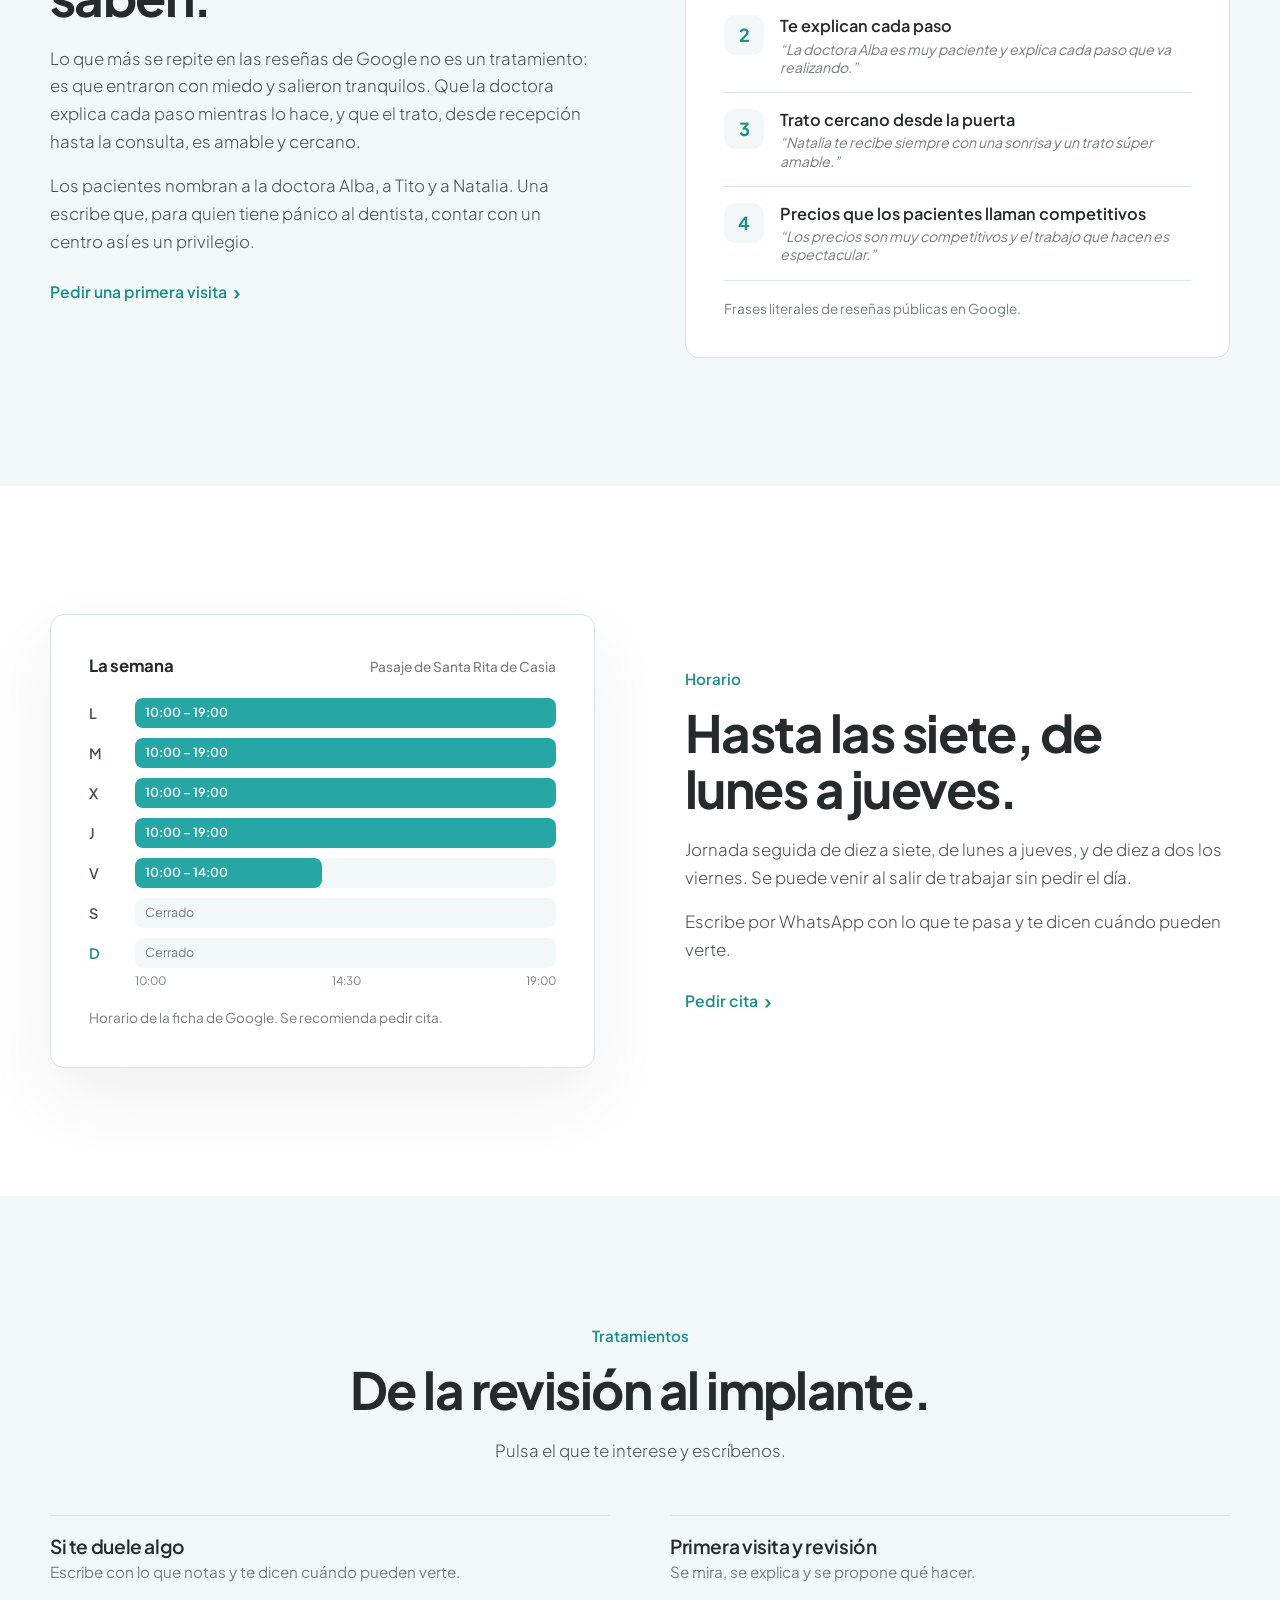
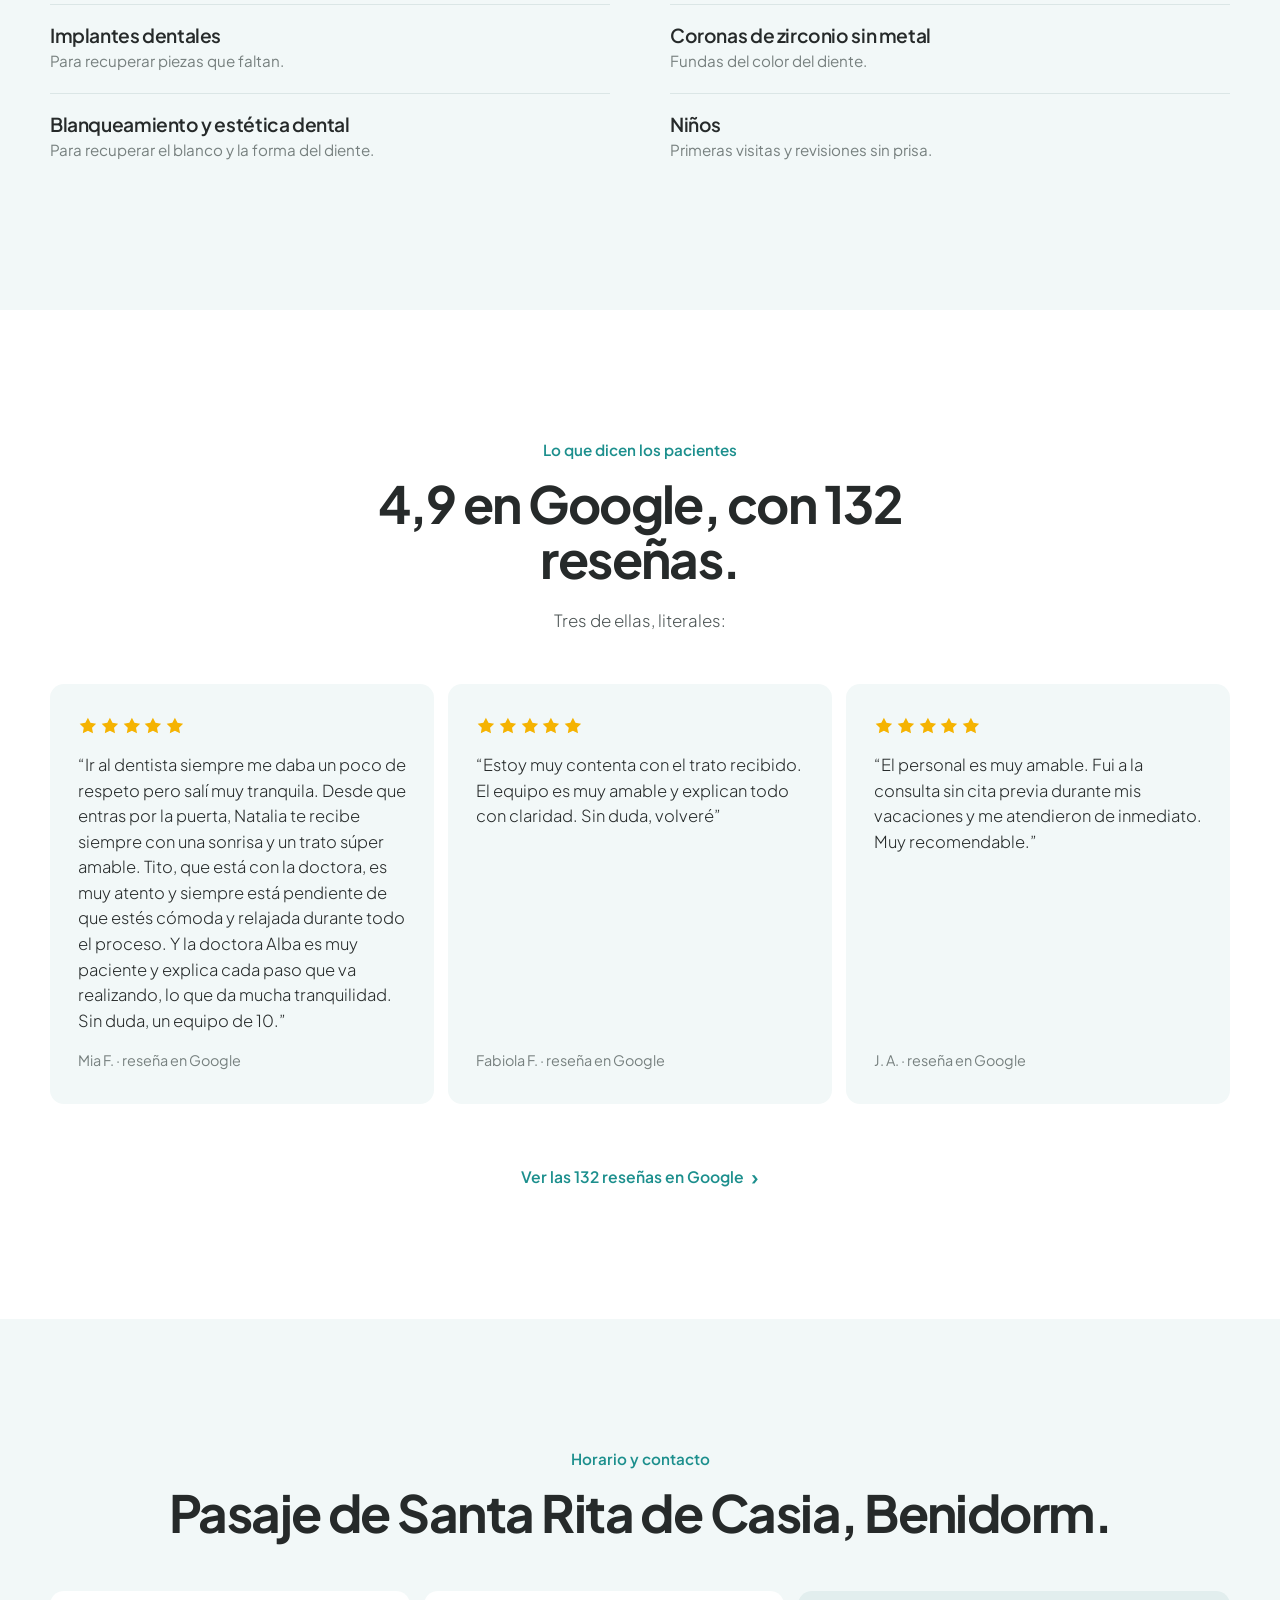
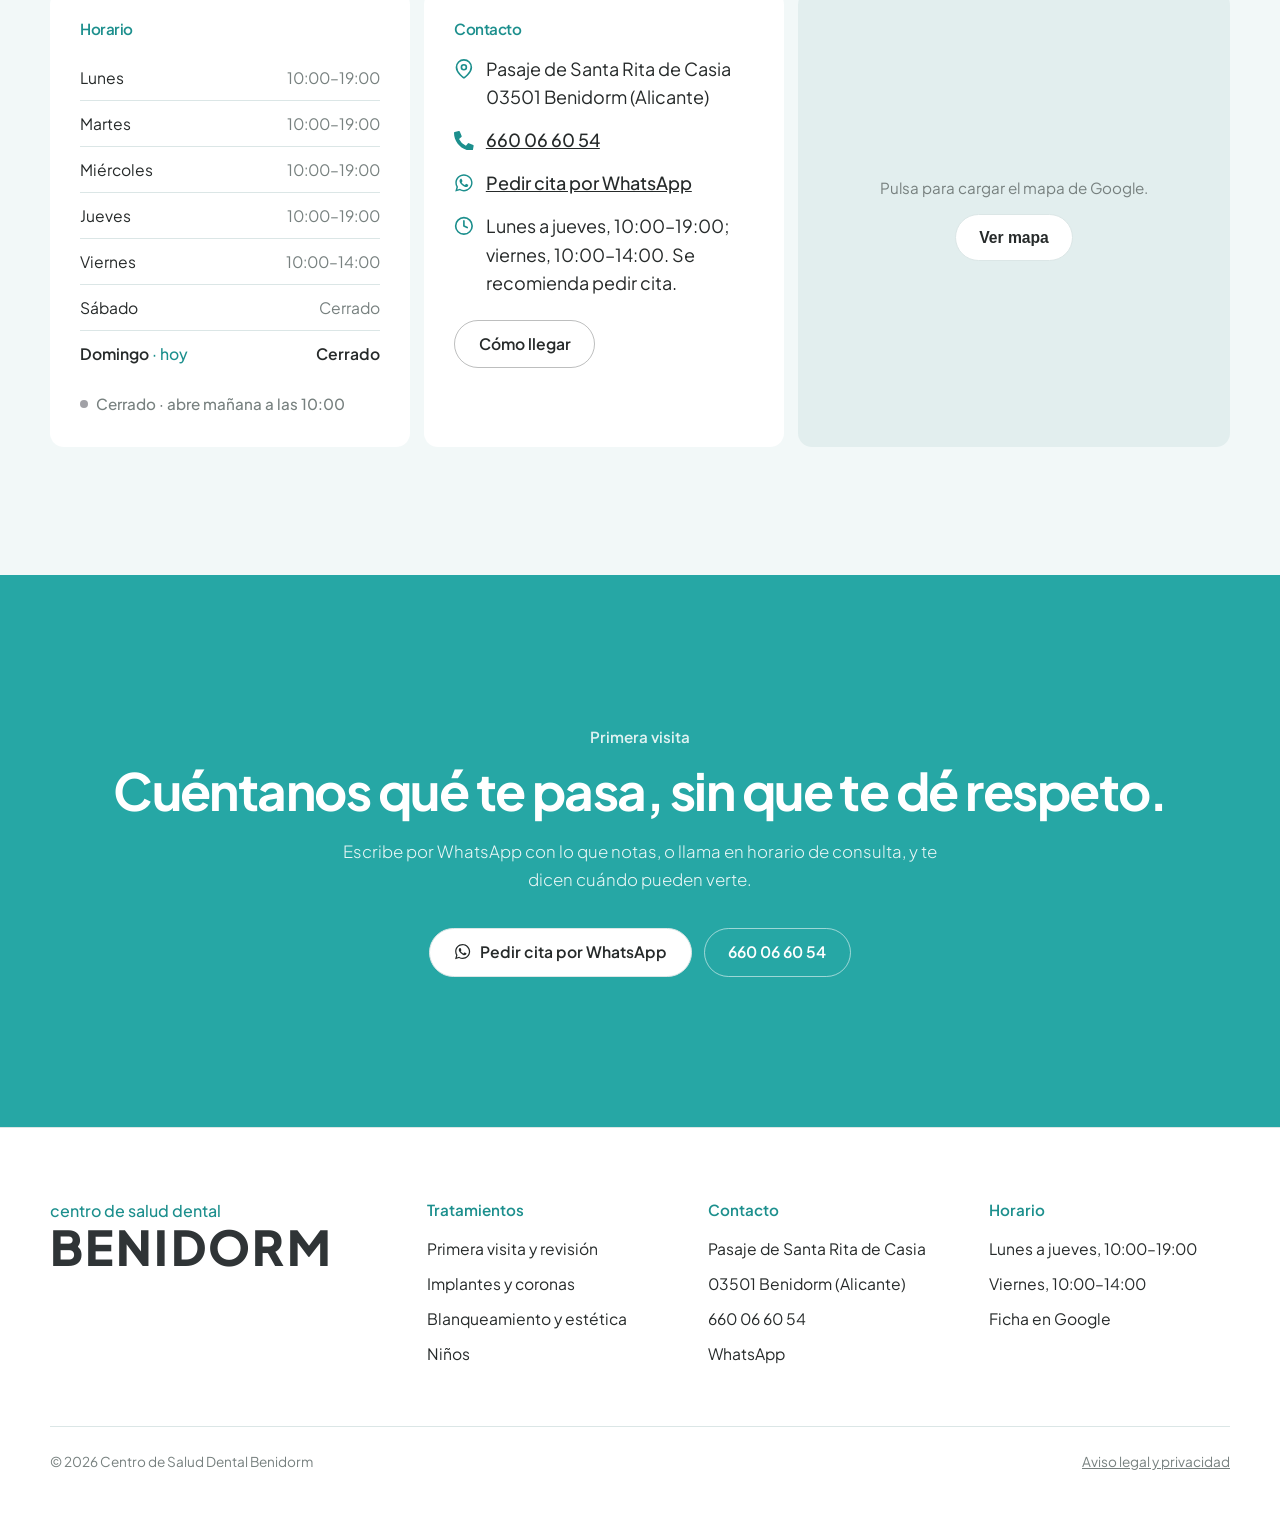
==== commit afe59c63: "dental y podología: cambios tras lectura en frío" ====
--- a/dental-benidorm/index.html
+++ b/dental-benidorm/index.html
@@ -236,7 +236,7 @@
     <div>
       <div class="sobre entra">Dentista en el centro de Benidorm</div>
       <h1 class="entra">El dentista para los que no quieren ir al dentista.</h1>
-      <p class="sub entra">Implantes, coronas, blanqueamiento y estética dental, para adultos y niños. Y una consulta donde te explican cada paso antes de darlo. Lo dicen sus pacientes, 132 veces, en Google.</p>
+      <p class="sub entra">Implantes, coronas, blanqueamiento y estética dental, para adultos y niños. Y una consulta donde te explican cada paso antes de darlo.</p>
       <div class="acciones entra">
         <a class="btn btn-blanco" href="https://wa.me/34660066054?text=Hola%2C%20quiero%20pedir%20cita" target="_blank" rel="noopener">Pedir cita por WhatsApp</a>
         <a class="btn btn-linea claro" href="tel:+34660066054">660 06 60 54</a>
@@ -261,20 +261,20 @@
     <div class="texto">
       <div class="sobre">La clínica</div>
       <h2 class="titular">Si te da respeto, aquí lo saben.</h2>
-      <p class="cuerpo">Lo que más repiten sus pacientes en Google no es un tratamiento: es que entraron con miedo y salieron tranquilos. Que la doctora explica cada paso mientras lo hace, y que el trato, desde recepción hasta la consulta, es amable y cercano.</p>
-      <p class="cuerpo">Sus pacientes nombran a la doctora Alba, a Tito y a Natalia. Una escribe que, para quien tiene pánico al dentista, contar con un centro así es un privilegio.</p>
+      <p class="cuerpo">Lo que más se repite en las reseñas de Google no es un tratamiento: es que entraron con miedo y salieron tranquilos. Que la doctora explica cada paso mientras lo hace, y que el trato, desde recepción hasta la consulta, es amable y cercano.</p>
+      <p class="cuerpo">Los pacientes nombran a la doctora Alba, a Tito y a Natalia. Una escribe que, para quien tiene pánico al dentista, contar con un centro así es un privilegio.</p>
       <a class="mas" href="https://wa.me/34660066054?text=Hola%2C%20quiero%20pedir%20cita%20para%20una%20primera%20visita" target="_blank" rel="noopener">Pedir una primera visita</a>
     </div>
     <div class="imagen">
       <div class="grafico" aria-label="Lo que más se repite en las reseñas">
-        <div class="cabecera"><strong>Lo que más se repite en sus reseñas</strong><span>Google</span></div>
+        <div class="cabecera"><strong>Lo que más se repite en las reseñas</strong><span>Google</span></div>
         <div class="repite">
           <div class="fila"><div class="n">1</div><div class="t">Entrar con miedo y salir tranquilo<small>“Ir al dentista siempre me daba un poco de respeto, pero salí muy tranquila.”</small></div></div>
           <div class="fila"><div class="n">2</div><div class="t">Te explican cada paso<small>“La doctora Alba es muy paciente y explica cada paso que va realizando.”</small></div></div>
           <div class="fila"><div class="n">3</div><div class="t">Trato cercano desde la puerta<small>“Natalia te recibe siempre con una sonrisa y un trato súper amable.”</small></div></div>
-          <div class="fila"><div class="n">4</div><div class="t">Si hay hueco, te atienden<small>“Fui sin cita previa durante mis vacaciones y me atendieron de inmediato.”</small></div></div>
+          <div class="fila"><div class="n">4</div><div class="t">Precios que los pacientes llaman competitivos<small>“Los precios son muy competitivos y el trabajo que hacen es espectacular.”</small></div></div>
         </div>
-        <p class="nota">Frases literales de reseñas públicas en Google. Se recomienda pedir cita.</p>
+        <p class="nota">Frases literales de reseñas públicas en Google.</p>
       </div>
     </div>
   </div>
@@ -318,11 +318,11 @@
       <p class="cuerpo">Pulsa el que te interese y escríbenos.</p>
     </div>
     <div class="columnas">
+      <a class="item" href="https://wa.me/34660066054?text=Hola%2C%20me%20duele%20una%20muela%20y%20quiero%20saber%20cu%C3%A1ndo%20pod%C3%A9is%20verme" target="_blank" rel="noopener"><h3>Si te duele algo</h3><p>Escribe con lo que notas y te dicen cuándo pueden verte.</p></a>
       <a class="item" href="https://wa.me/34660066054?text=Hola%2C%20quiero%20pedir%20cita%20para%20una%20revisi%C3%B3n" target="_blank" rel="noopener"><h3>Primera visita y revisión</h3><p>Se mira, se explica y se propone qué hacer.</p></a>
       <a class="item" href="https://wa.me/34660066054?text=Hola%2C%20quiero%20informaci%C3%B3n%20sobre%20implantes" target="_blank" rel="noopener"><h3>Implantes dentales</h3><p>Para recuperar piezas que faltan.</p></a>
       <a class="item" href="https://wa.me/34660066054?text=Hola%2C%20quiero%20informaci%C3%B3n%20sobre%20coronas" target="_blank" rel="noopener"><h3>Coronas de zirconio sin metal</h3><p>Fundas del color del diente.</p></a>
-      <a class="item" href="https://wa.me/34660066054?text=Hola%2C%20quiero%20informaci%C3%B3n%20sobre%20blanqueamiento" target="_blank" rel="noopener"><h3>Blanqueamiento dental</h3><p>Para recuperar el blanco del diente.</p></a>
-      <a class="item" href="https://wa.me/34660066054?text=Hola%2C%20quiero%20informaci%C3%B3n%20sobre%20est%C3%A9tica%20dental" target="_blank" rel="noopener"><h3>Estética dental</h3><p>La sonrisa que se ve.</p></a>
+      <a class="item" href="https://wa.me/34660066054?text=Hola%2C%20quiero%20informaci%C3%B3n%20sobre%20blanqueamiento" target="_blank" rel="noopener"><h3>Blanqueamiento y estética dental</h3><p>Para recuperar el blanco y la forma del diente.</p></a>
       <a class="item" href="https://wa.me/34660066054?text=Hola%2C%20quiero%20pedir%20cita%20para%20mi%20hijo" target="_blank" rel="noopener"><h3>Niños</h3><p>Primeras visitas y revisiones sin prisa.</p></a>
     </div>
   </div>
@@ -332,9 +332,9 @@
 <section class="opiniones" id="opiniones" style="background:#fff">
   <div class="contenedor">
     <div class="cab">
-      <div class="sobre">Lo que dicen sus pacientes</div>
+      <div class="sobre">Lo que dicen los pacientes</div>
       <h2 class="titular">4,9 en Google, con 132 reseñas.</h2>
-      <p class="cuerpo">Estas son tres, tal cual las escribieron.</p>
+      <p class="cuerpo">Tres de ellas, literales:</p>
     </div>
     <div class="quotes">
       <article class="quote" style="background:var(--bg2)"><div class="estrellas" aria-label="5 estrellas"><svg class="icono relleno"><use href="#i-estrella"/></svg><svg class="icono relleno"><use href="#i-estrella"/></svg><svg class="icono relleno"><use href="#i-estrella"/></svg><svg class="icono relleno"><use href="#i-estrella"/></svg><svg class="icono relleno"><use href="#i-estrella"/></svg></div><blockquote>“Ir al dentista siempre me daba un poco de respeto pero salí muy tranquila. Desde que entras por la puerta, Natalia te recibe siempre con una sonrisa y un trato súper amable. Tito, que está con la doctora, es muy atento y siempre está pendiente de que estés cómoda y relajada durante todo el proceso. Y la doctora Alba es muy paciente y explica cada paso que va realizando, lo que da mucha tranquilidad. Sin duda, un equipo de 10.”</blockquote><footer>Mia F. · reseña en Google</footer></article>
@@ -378,7 +378,7 @@
       </div>
       <div class="mapa" id="mapa" data-src="https://maps.google.com/maps?q=Centro+de+Salud+Dental+Benidorm%2C+Pasaje+de+Santa+Rita+de+Casia%2C+Benidorm&z=17&output=embed">
         <div class="mapa-aviso">
-          <p>El mapa es de Google y usa sus cookies. Se carga solo si lo pides.</p>
+          <p>Pulsa para cargar el mapa de Google.</p>
           <button class="btn btn-blanco" type="button" id="cargar-mapa">Ver mapa</button>
         </div>
       </div>
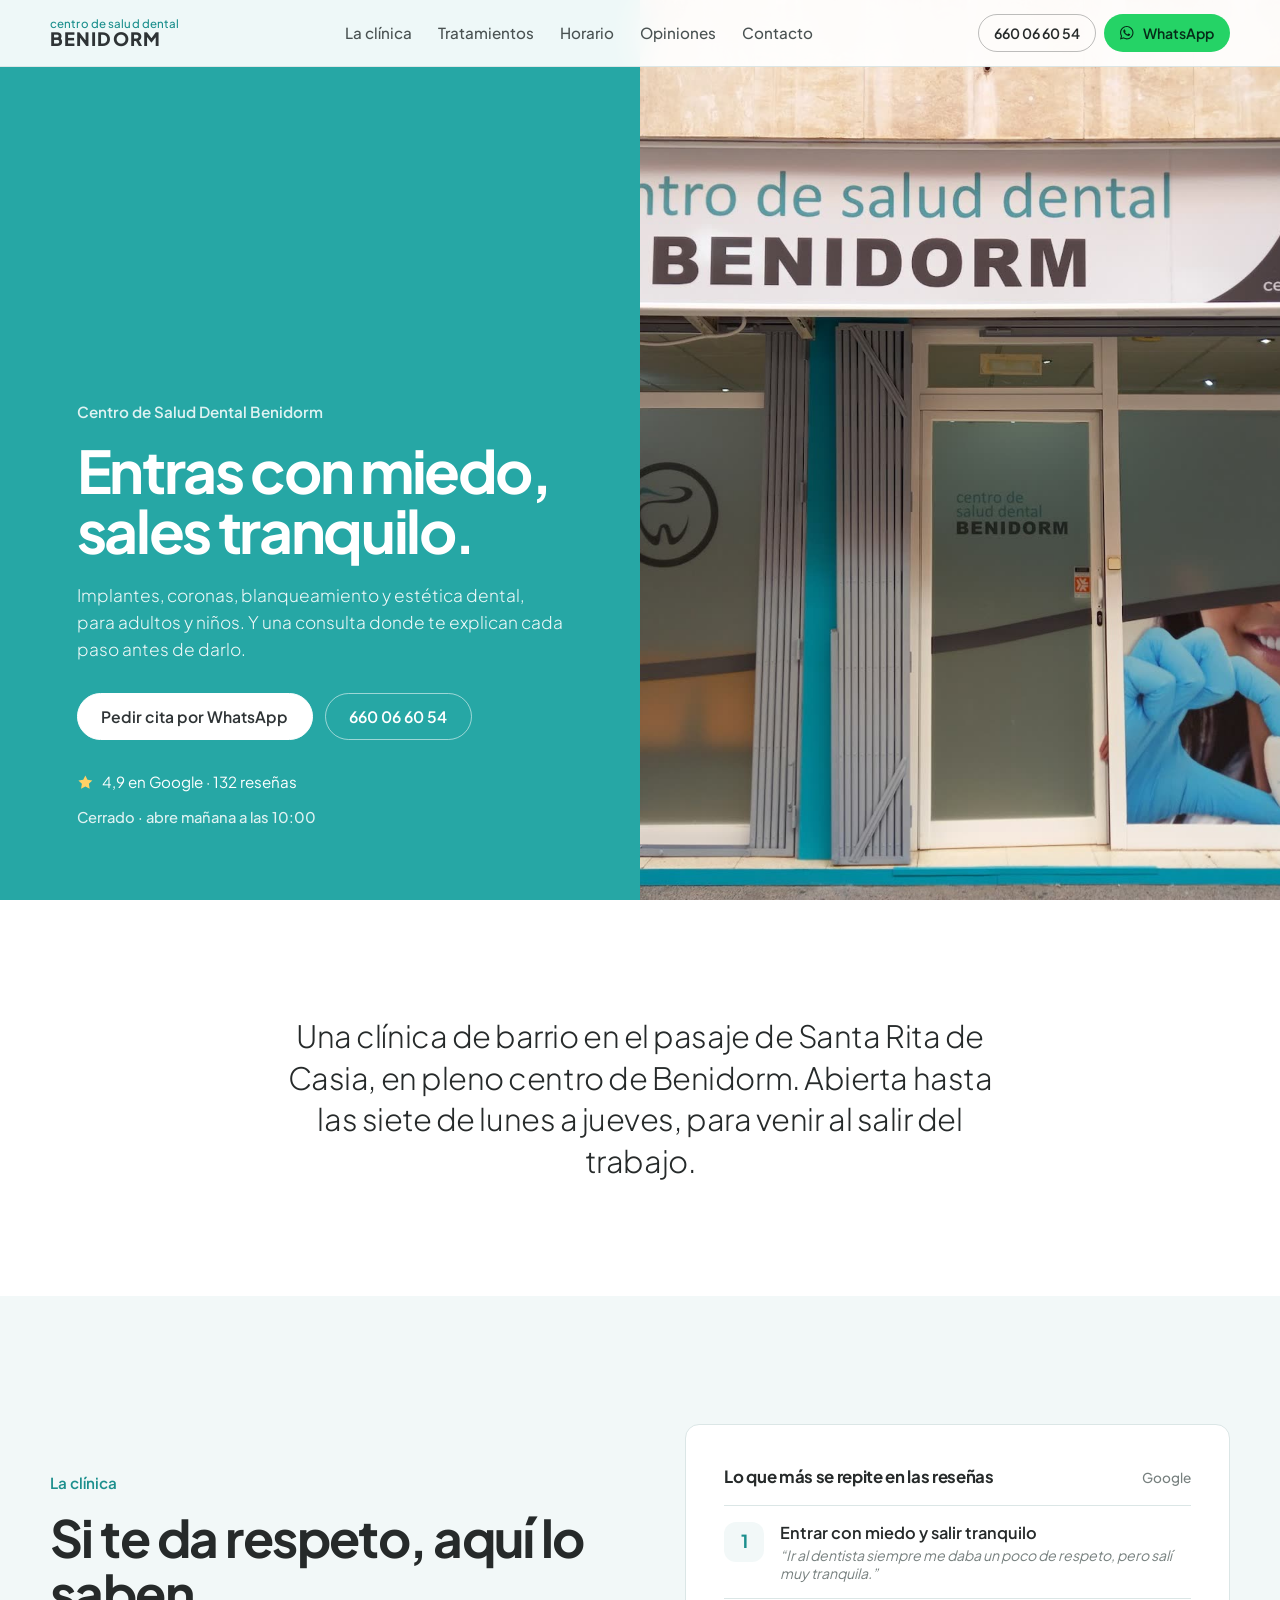
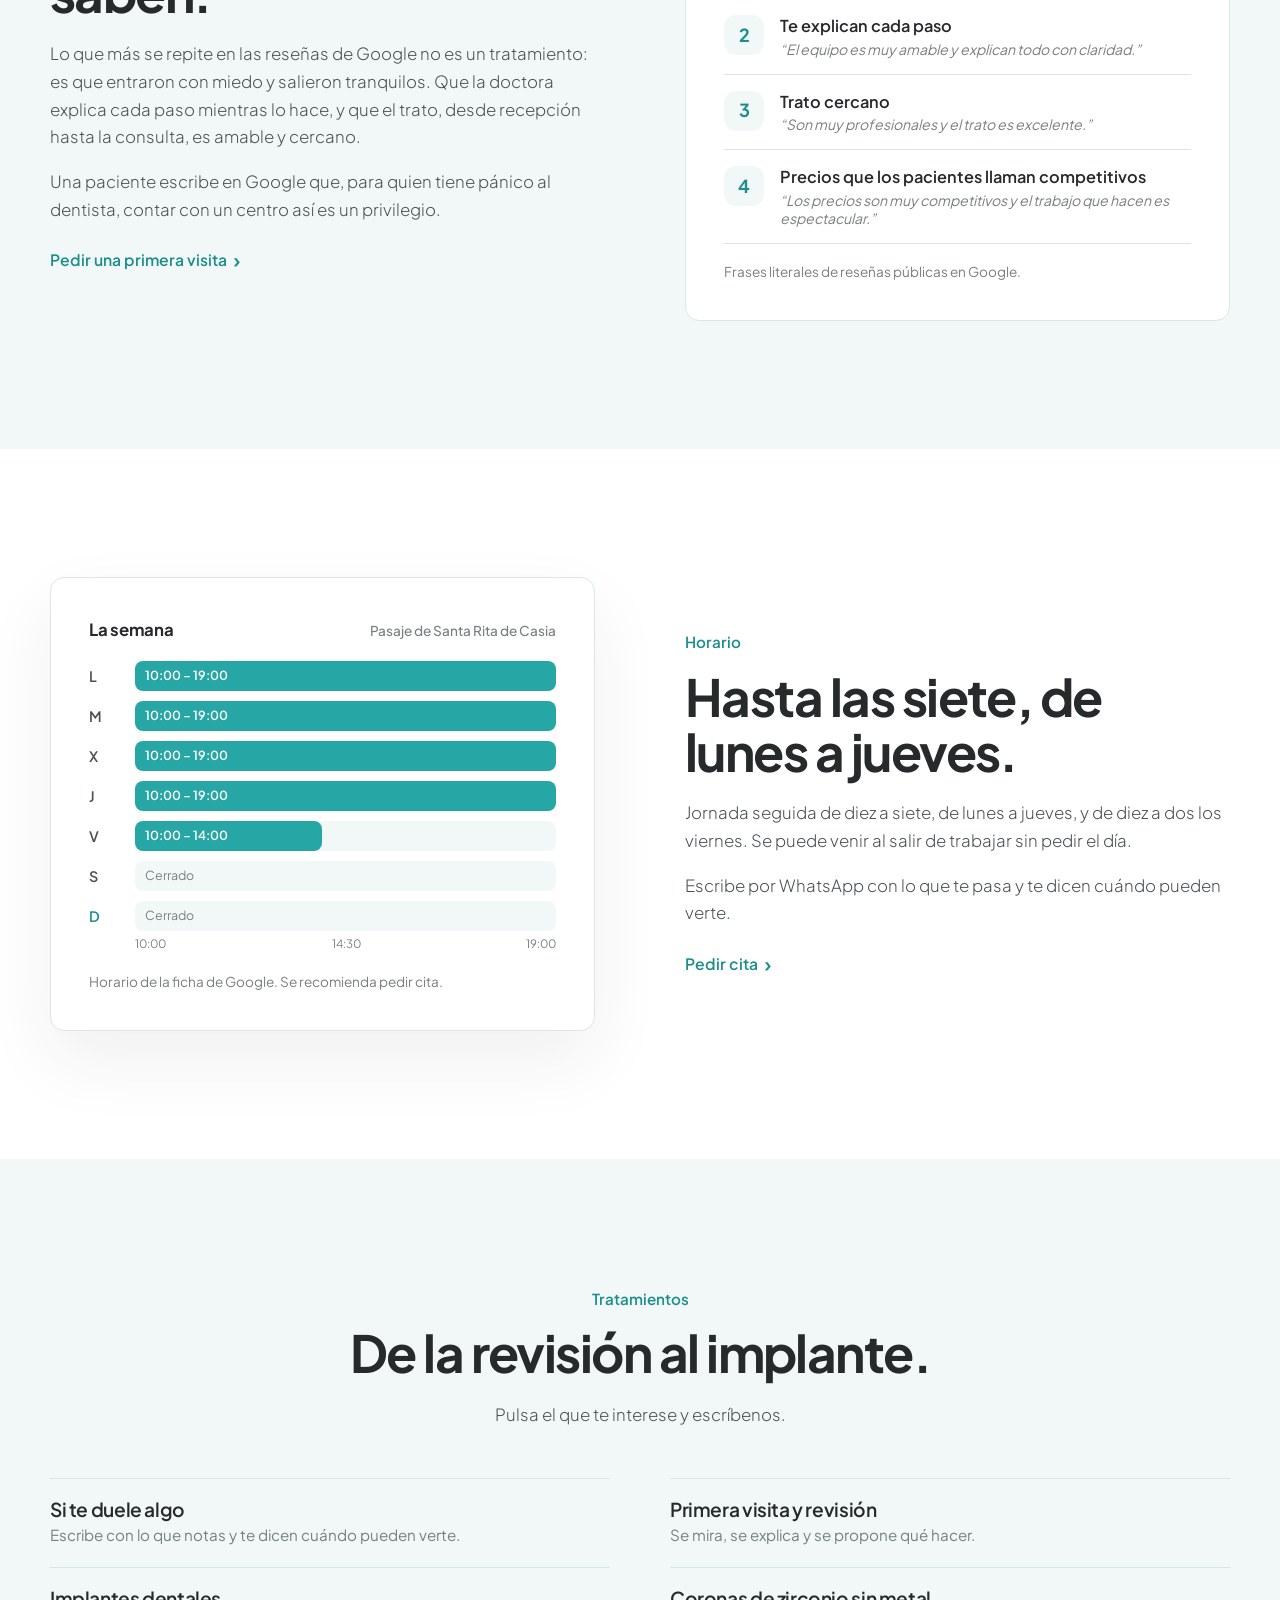
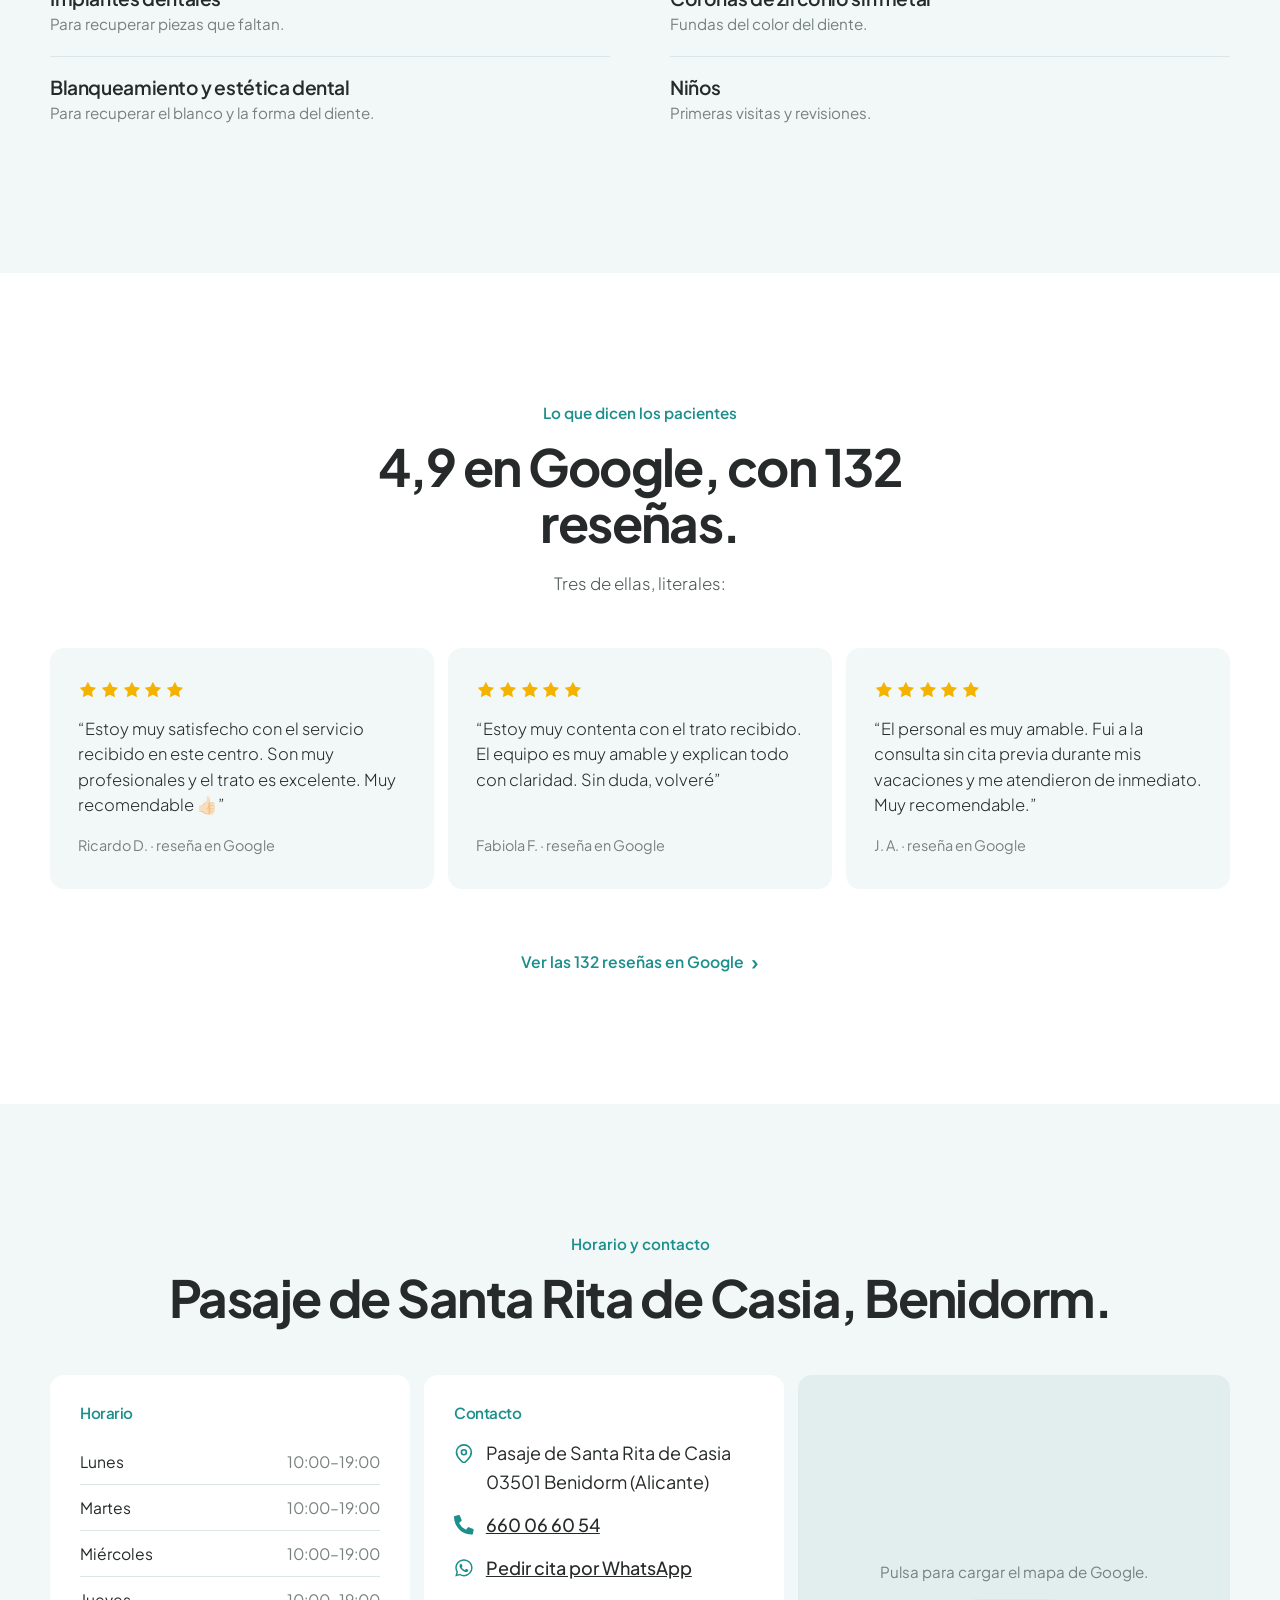
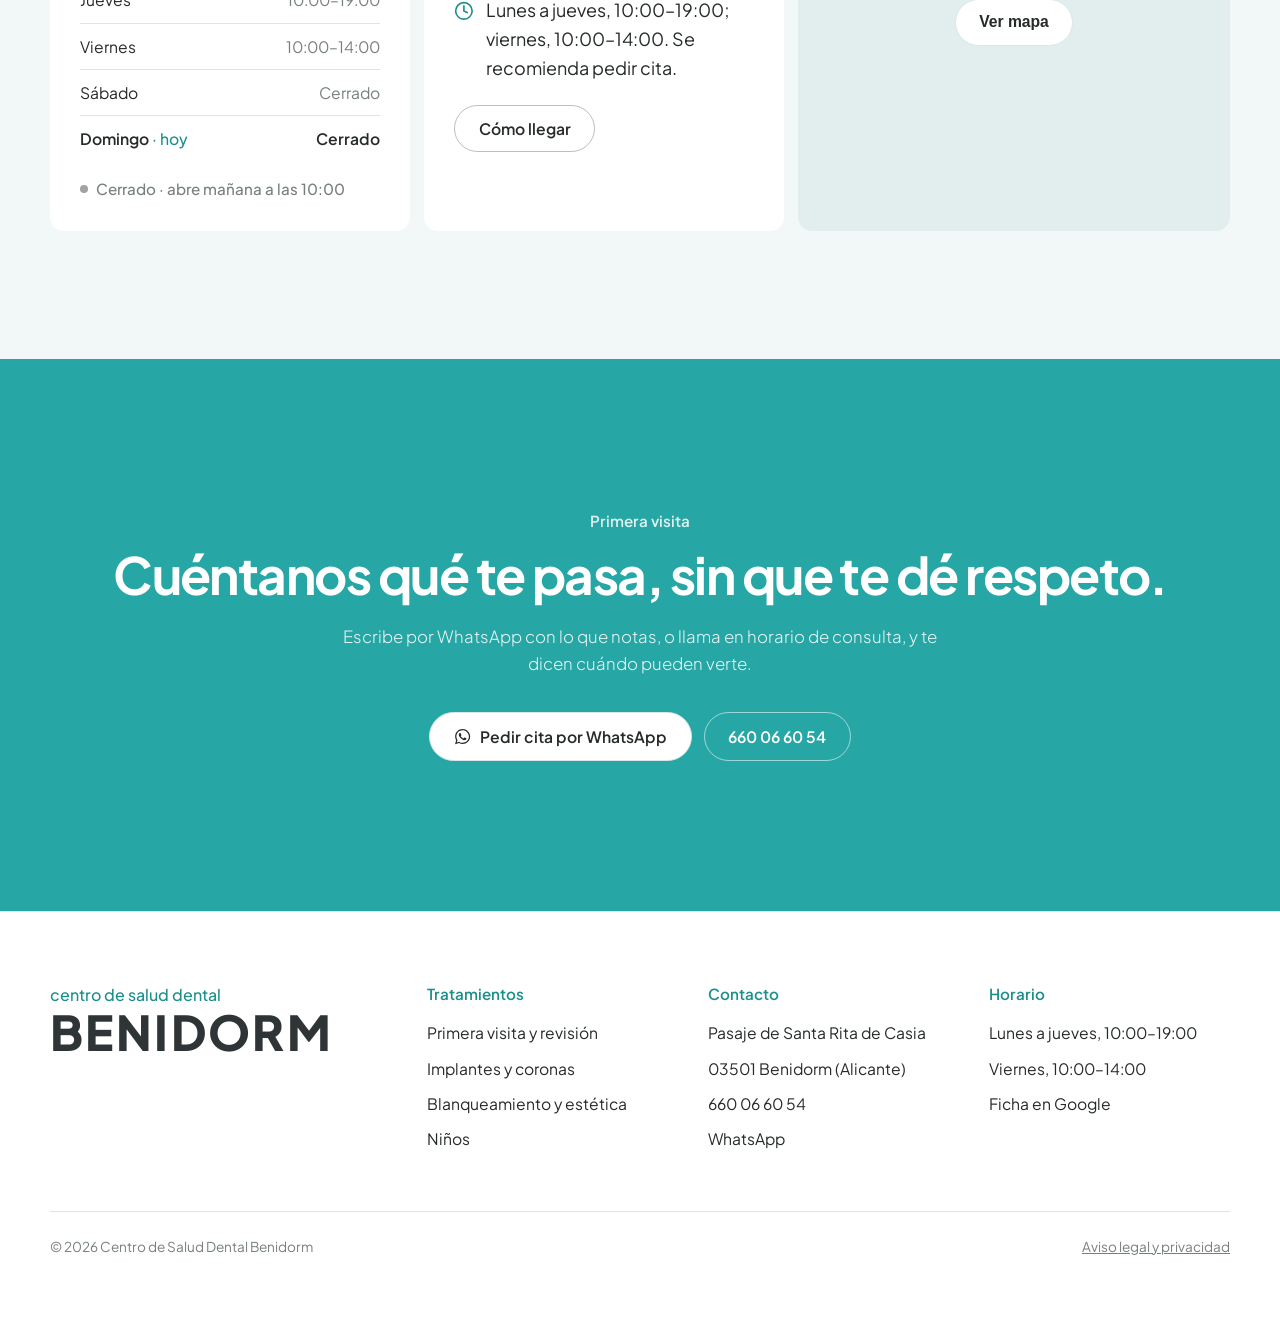
==== commit a8490735: "dental: sin nombres, titular de reseña; podología: usted, sin foto de espuma, llamar primero" ====
--- a/dental-benidorm/index.html
+++ b/dental-benidorm/index.html
@@ -7,7 +7,7 @@
 <meta name="description" content="Centro de Salud Dental Benidorm: implantes, coronas de zirconio, blanqueamiento y estética dental, para adultos y niños. Pasaje de Santa Rita de Casia. 4,9 en Google con 132 reseñas.">
 <meta name="robots" content="noindex"> <!-- DEMO: quitar al publicar -->
 <meta property="og:title" content="Centro de Salud Dental Benidorm · Dentista en Benidorm">
-<meta property="og:description" content="El dentista para los que no quieren ir al dentista. 4,9 en Google con 132 reseñas.">
+<meta property="og:description" content="Entras con miedo, sales tranquilo. 4,9 en Google con 132 reseñas.">
 <meta name="theme-color" content="#26a7a5">
 <link rel="icon" href="img/favicon.svg" type="image/svg+xml">
 <link rel="stylesheet" href="fonts/fonts.css">
@@ -234,8 +234,8 @@
 <section class="hero" id="inicio">
   <div class="panel">
     <div>
-      <div class="sobre entra">Dentista en el centro de Benidorm</div>
-      <h1 class="entra">El dentista para los que no quieren ir al dentista.</h1>
+      <div class="sobre entra">Centro de Salud Dental Benidorm</div>
+      <h1 class="entra">Entras con miedo, sales tranquilo.</h1>
       <p class="sub entra">Implantes, coronas, blanqueamiento y estética dental, para adultos y niños. Y una consulta donde te explican cada paso antes de darlo.</p>
       <div class="acciones entra">
         <a class="btn btn-blanco" href="https://wa.me/34660066054?text=Hola%2C%20quiero%20pedir%20cita" target="_blank" rel="noopener">Pedir cita por WhatsApp</a>
@@ -262,7 +262,7 @@
       <div class="sobre">La clínica</div>
       <h2 class="titular">Si te da respeto, aquí lo saben.</h2>
       <p class="cuerpo">Lo que más se repite en las reseñas de Google no es un tratamiento: es que entraron con miedo y salieron tranquilos. Que la doctora explica cada paso mientras lo hace, y que el trato, desde recepción hasta la consulta, es amable y cercano.</p>
-      <p class="cuerpo">Los pacientes nombran a la doctora Alba, a Tito y a Natalia. Una escribe que, para quien tiene pánico al dentista, contar con un centro así es un privilegio.</p>
+      <p class="cuerpo">Una paciente escribe en Google que, para quien tiene pánico al dentista, contar con un centro así es un privilegio.</p>
       <a class="mas" href="https://wa.me/34660066054?text=Hola%2C%20quiero%20pedir%20cita%20para%20una%20primera%20visita" target="_blank" rel="noopener">Pedir una primera visita</a>
     </div>
     <div class="imagen">
@@ -270,8 +270,8 @@
         <div class="cabecera"><strong>Lo que más se repite en las reseñas</strong><span>Google</span></div>
         <div class="repite">
           <div class="fila"><div class="n">1</div><div class="t">Entrar con miedo y salir tranquilo<small>“Ir al dentista siempre me daba un poco de respeto, pero salí muy tranquila.”</small></div></div>
-          <div class="fila"><div class="n">2</div><div class="t">Te explican cada paso<small>“La doctora Alba es muy paciente y explica cada paso que va realizando.”</small></div></div>
-          <div class="fila"><div class="n">3</div><div class="t">Trato cercano desde la puerta<small>“Natalia te recibe siempre con una sonrisa y un trato súper amable.”</small></div></div>
+          <div class="fila"><div class="n">2</div><div class="t">Te explican cada paso<small>“El equipo es muy amable y explican todo con claridad.”</small></div></div>
+          <div class="fila"><div class="n">3</div><div class="t">Trato cercano<small>“Son muy profesionales y el trato es excelente.”</small></div></div>
           <div class="fila"><div class="n">4</div><div class="t">Precios que los pacientes llaman competitivos<small>“Los precios son muy competitivos y el trabajo que hacen es espectacular.”</small></div></div>
         </div>
         <p class="nota">Frases literales de reseñas públicas en Google.</p>
@@ -323,7 +323,7 @@
       <a class="item" href="https://wa.me/34660066054?text=Hola%2C%20quiero%20informaci%C3%B3n%20sobre%20implantes" target="_blank" rel="noopener"><h3>Implantes dentales</h3><p>Para recuperar piezas que faltan.</p></a>
       <a class="item" href="https://wa.me/34660066054?text=Hola%2C%20quiero%20informaci%C3%B3n%20sobre%20coronas" target="_blank" rel="noopener"><h3>Coronas de zirconio sin metal</h3><p>Fundas del color del diente.</p></a>
       <a class="item" href="https://wa.me/34660066054?text=Hola%2C%20quiero%20informaci%C3%B3n%20sobre%20blanqueamiento" target="_blank" rel="noopener"><h3>Blanqueamiento y estética dental</h3><p>Para recuperar el blanco y la forma del diente.</p></a>
-      <a class="item" href="https://wa.me/34660066054?text=Hola%2C%20quiero%20pedir%20cita%20para%20mi%20hijo" target="_blank" rel="noopener"><h3>Niños</h3><p>Primeras visitas y revisiones sin prisa.</p></a>
+      <a class="item" href="https://wa.me/34660066054?text=Hola%2C%20quiero%20pedir%20cita%20para%20mi%20hijo" target="_blank" rel="noopener"><h3>Niños</h3><p>Primeras visitas y revisiones.</p></a>
     </div>
   </div>
 </section>
@@ -337,7 +337,7 @@
       <p class="cuerpo">Tres de ellas, literales:</p>
     </div>
     <div class="quotes">
-      <article class="quote" style="background:var(--bg2)"><div class="estrellas" aria-label="5 estrellas"><svg class="icono relleno"><use href="#i-estrella"/></svg><svg class="icono relleno"><use href="#i-estrella"/></svg><svg class="icono relleno"><use href="#i-estrella"/></svg><svg class="icono relleno"><use href="#i-estrella"/></svg><svg class="icono relleno"><use href="#i-estrella"/></svg></div><blockquote>“Ir al dentista siempre me daba un poco de respeto pero salí muy tranquila. Desde que entras por la puerta, Natalia te recibe siempre con una sonrisa y un trato súper amable. Tito, que está con la doctora, es muy atento y siempre está pendiente de que estés cómoda y relajada durante todo el proceso. Y la doctora Alba es muy paciente y explica cada paso que va realizando, lo que da mucha tranquilidad. Sin duda, un equipo de 10.”</blockquote><footer>Mia F. · reseña en Google</footer></article>
+      <article class="quote" style="background:var(--bg2)"><div class="estrellas" aria-label="5 estrellas"><svg class="icono relleno"><use href="#i-estrella"/></svg><svg class="icono relleno"><use href="#i-estrella"/></svg><svg class="icono relleno"><use href="#i-estrella"/></svg><svg class="icono relleno"><use href="#i-estrella"/></svg><svg class="icono relleno"><use href="#i-estrella"/></svg></div><blockquote>“Estoy muy satisfecho con el servicio recibido en este centro. Son muy profesionales y el trato es excelente. Muy recomendable 👍🏻”</blockquote><footer>Ricardo D. · reseña en Google</footer></article>
       <article class="quote" style="background:var(--bg2)"><div class="estrellas" aria-label="5 estrellas"><svg class="icono relleno"><use href="#i-estrella"/></svg><svg class="icono relleno"><use href="#i-estrella"/></svg><svg class="icono relleno"><use href="#i-estrella"/></svg><svg class="icono relleno"><use href="#i-estrella"/></svg><svg class="icono relleno"><use href="#i-estrella"/></svg></div><blockquote>“Estoy muy contenta con el trato recibido. El equipo es muy amable y explican todo con claridad. Sin duda, volveré”</blockquote><footer>Fabiola F. · reseña en Google</footer></article>
       <article class="quote" style="background:var(--bg2)"><div class="estrellas" aria-label="5 estrellas"><svg class="icono relleno"><use href="#i-estrella"/></svg><svg class="icono relleno"><use href="#i-estrella"/></svg><svg class="icono relleno"><use href="#i-estrella"/></svg><svg class="icono relleno"><use href="#i-estrella"/></svg><svg class="icono relleno"><use href="#i-estrella"/></svg></div><blockquote>“El personal es muy amable. Fui a la consulta sin cita previa durante mis vacaciones y me atendieron de inmediato. Muy recomendable.”</blockquote><footer>J. A. · reseña en Google</footer></article>
     </div>
